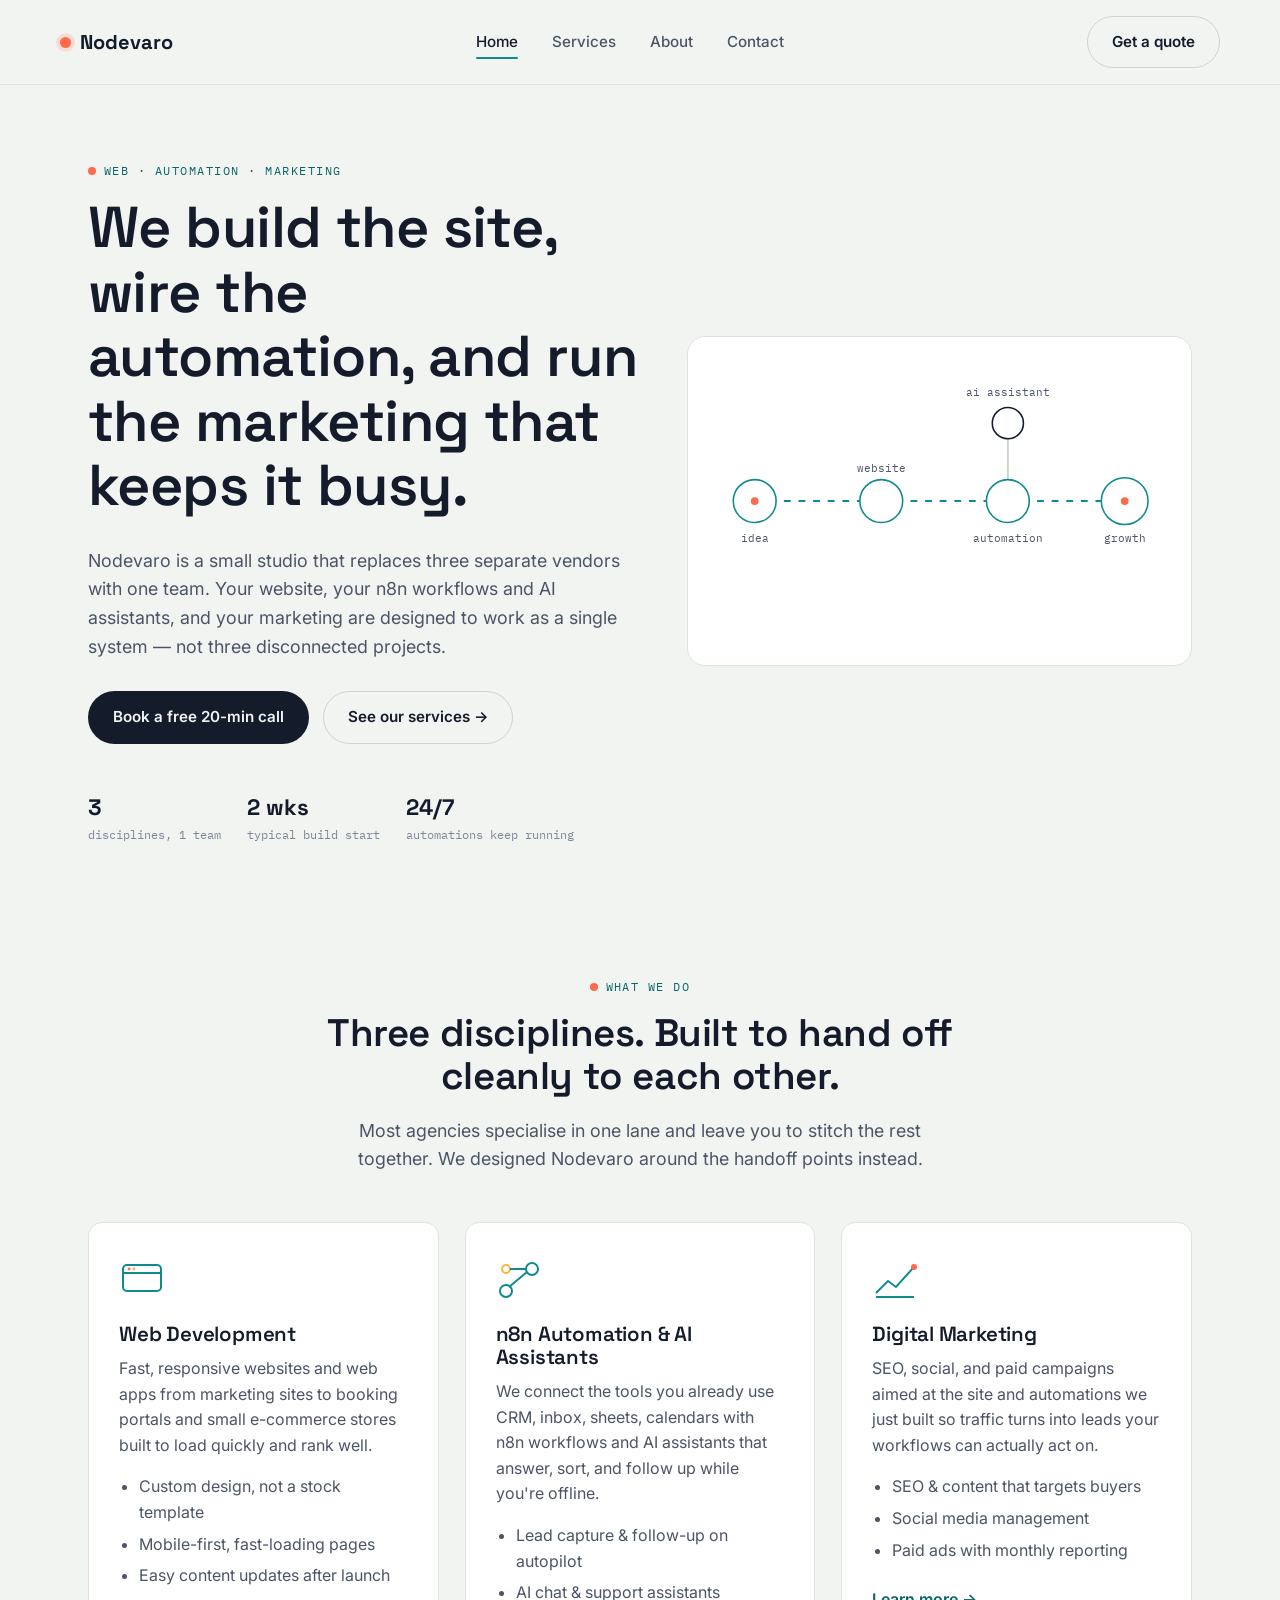
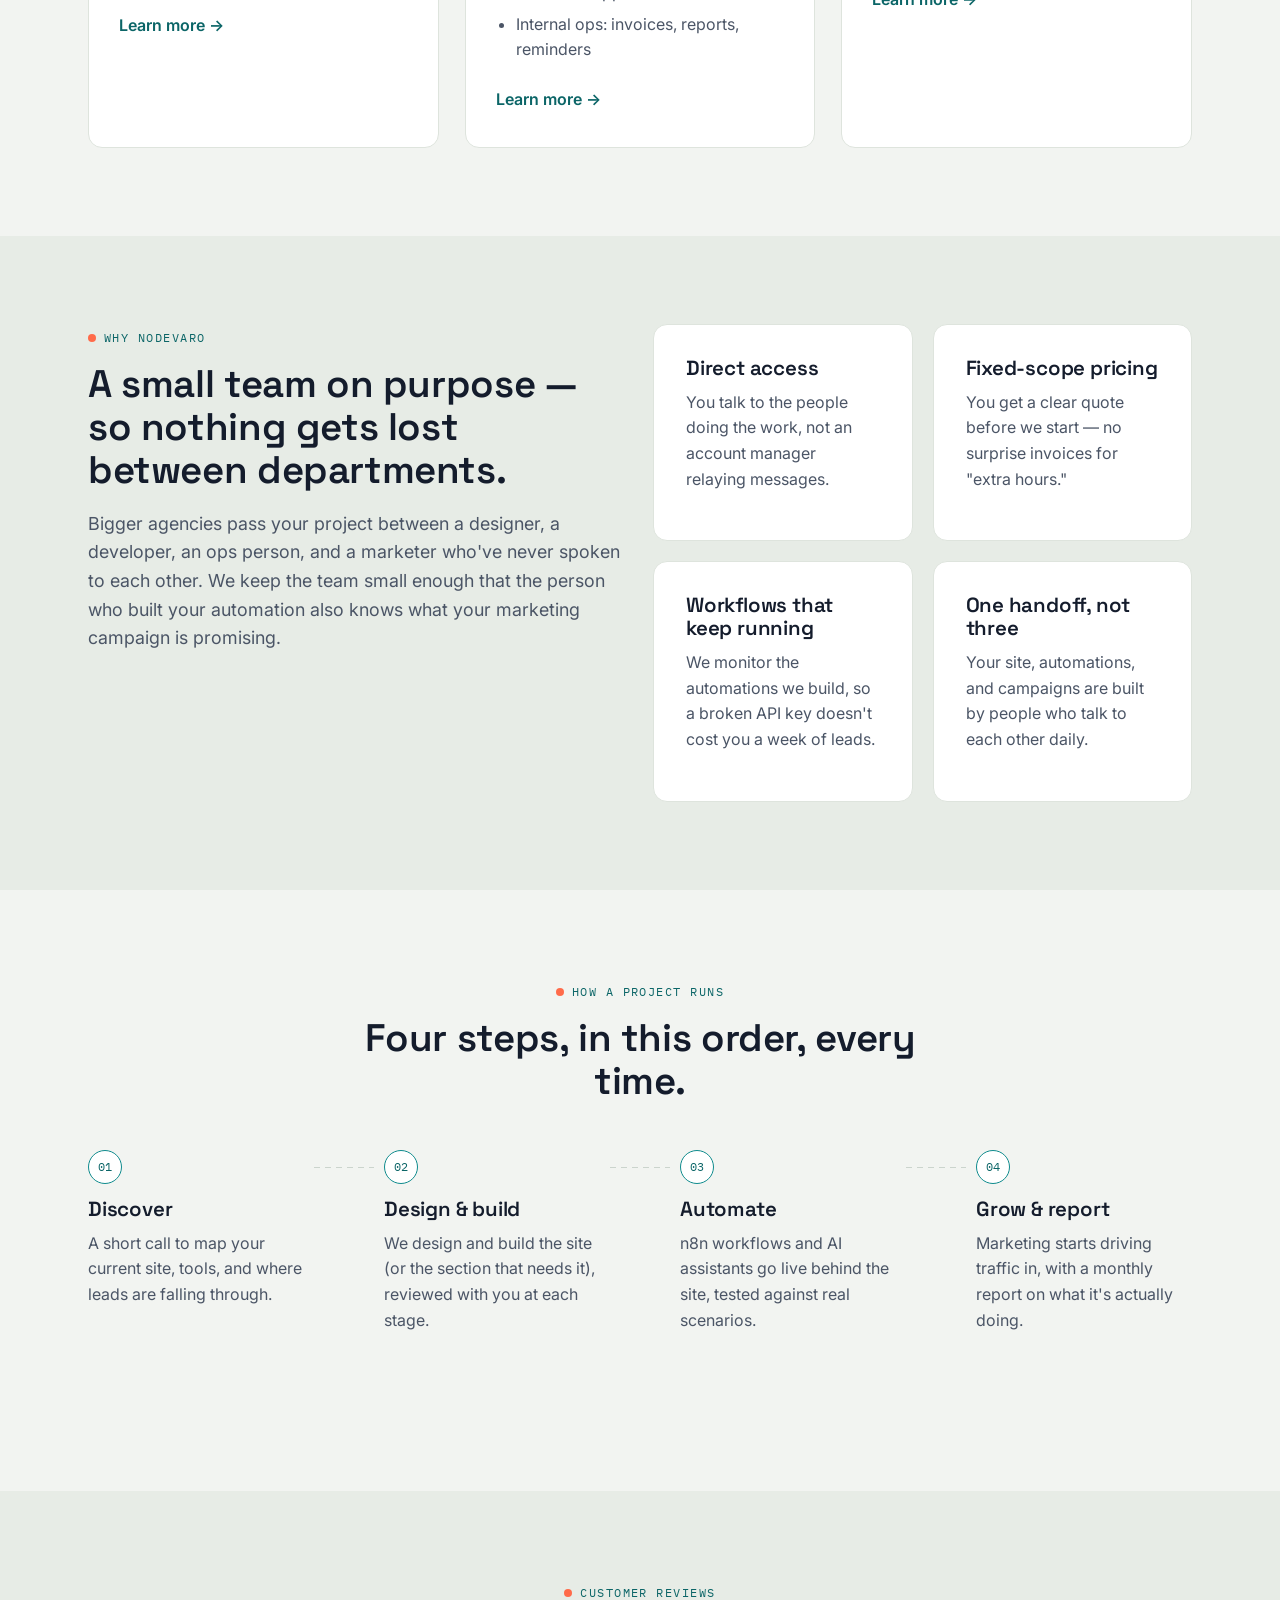
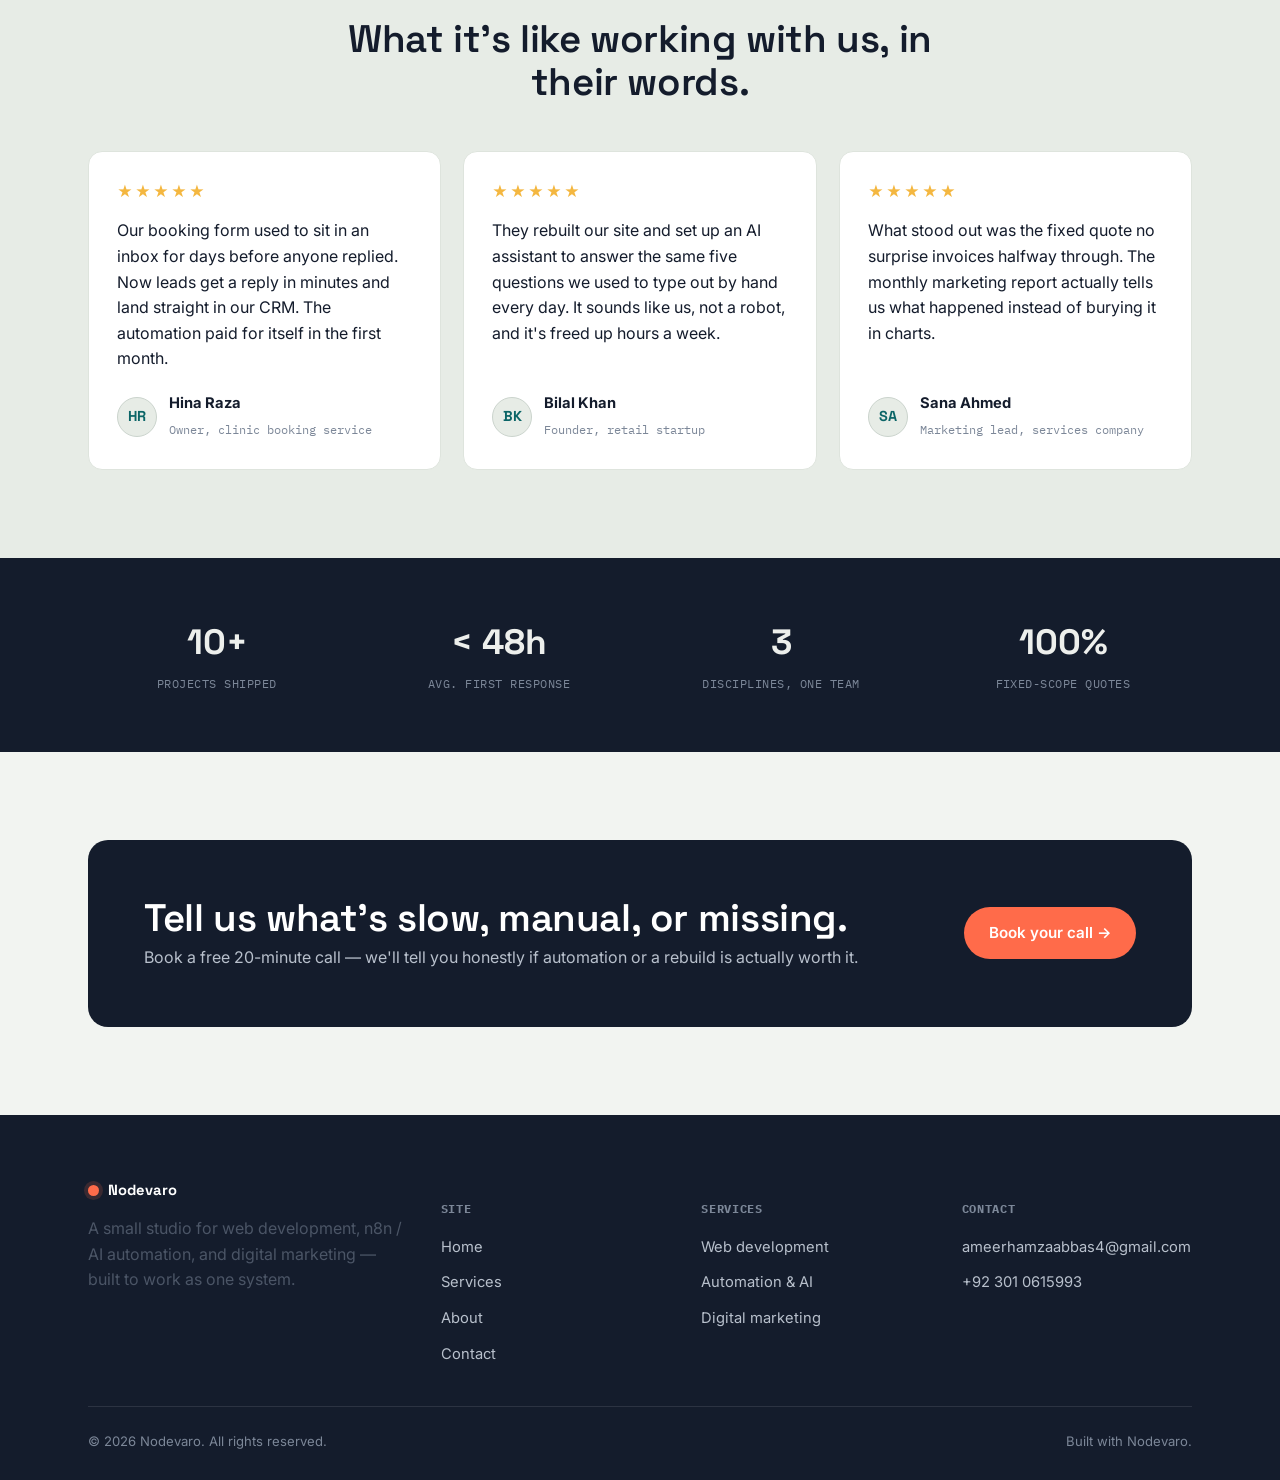
==== index.html @ 79ad3465 "Add website files" ====
<!DOCTYPE html>
<html lang="en">
<head>
<meta charset="UTF-8">
<meta name="viewport" content="width=device-width, initial-scale=1.0">
<title>Nodevaro — Web Development, Automation &amp; Digital Marketing</title>
<meta name="description" content="Nodevaro is a small studio building websites, n8n / AI-assistant automations, and digital marketing that work together as one system.">
<link rel="icon" type="image/svg+xml" href="assets/favicon.svg">
<link rel="preconnect" href="https://fonts.googleapis.com">
<link rel="preconnect" href="https://fonts.gstatic.com" crossorigin>
<link href="https://fonts.googleapis.com/css2?family=Space+Grotesk:wght@500;600;700&family=Inter:wght@400;500;600;700&family=IBM+Plex+Mono:wght@400;500&display=swap" rel="stylesheet">
<link rel="stylesheet" href="css/style.css">
</head>
<body>

<header class="site-header">
  <div class="container nav">
    <a href="index.html" class="logo"><span class="dot"></span>Nodevaro</a>
    <nav>
      <ul class="nav-links">
        <li><a href="index.html" class="active">Home</a></li>
        <li><a href="services.html">Services</a></li>
        <li><a href="about.html">About</a></li>
        <li><a href="contact.html">Contact</a></li>
      </ul>
    </nav>
    <div class="nav-cta">
      <a href="contact.html" class="btn btn-ghost">Get a quote</a>
      <button class="nav-toggle" aria-label="Toggle menu"><span></span><span></span><span></span></button>
    </div>
  </div>
</header>

<main>

  <!-- HERO -->
  <section class="hero">
    <div class="container hero-grid">
      <div>
        <div class="eyebrow">Web · Automation · Marketing</div>
        <h1>We build the site, wire the automation, and run the marketing that keeps it busy.</h1>
        <p class="lede">Nodevaro is a small studio that replaces three separate vendors with one team. Your website, your n8n workflows and AI assistants, and your marketing are designed to work as a single system — not three disconnected projects.</p>
        <div class="hero-actions">
          <a href="contact.html" class="btn btn-primary">Book a free 20-min call</a>
          <a href="services.html" class="btn btn-ghost">See our services →</a>
        </div>
        <div class="hero-proof">
          <div><strong>3</strong>disciplines, 1 team</div>
          <div><strong>2 wks</strong>typical build start</div>
          <div><strong>24/7</strong>automations keep running</div>
        </div>
      </div>

      <div class="node-canvas">
        <svg viewBox="0 0 480 300" role="img" aria-label="Diagram showing an idea flowing through website, automation, and marketing nodes into growth">
          <line x1="50" y1="150" x2="180" y2="150" class="flow-line-active"/>
          <line x1="180" y1="150" x2="310" y2="150" class="flow-line-active"/>
          <line x1="310" y1="150" x2="310" y2="70" class="flow-line"/>
          <line x1="310" y1="150" x2="430" y2="150" class="flow-line-active"/>

          <circle cx="50" cy="150" r="22" class="node-circle on"/>
          <circle cx="50" cy="150" r="4" class="node-dot"/>
          <text x="50" y="192" text-anchor="middle" class="node-label">idea</text>

          <circle cx="180" cy="150" r="22" class="node-circle on"/>
          <text x="180" y="120" text-anchor="middle" class="node-label">website</text>

          <circle cx="310" cy="150" r="22" class="node-circle on"/>
          <text x="310" y="192" text-anchor="middle" class="node-label">automation</text>

          <circle cx="310" cy="70" r="16" class="node-circle"/>
          <text x="310" y="42" text-anchor="middle" class="node-label">ai assistant</text>

          <circle cx="430" cy="150" r="24" class="node-circle on"/>
          <circle cx="430" cy="150" r="4" class="node-dot"/>
          <text x="430" y="192" text-anchor="middle" class="node-label">growth</text>
        </svg>
      </div>
    </div>
  </section>

  <!-- WHAT WE DO -->
  <section id="what-we-do">
    <div class="container">
      <div class="section-head center">
        <div class="eyebrow">What we do</div>
        <h2>Three disciplines. Built to hand off cleanly to each other.</h2>
        <p class="lede center" style="margin:0 auto;">Most agencies specialise in one lane and leave you to stitch the rest together. We designed Nodevaro around the handoff points instead.</p>
      </div>

      <div class="grid-3">
        <div class="service-card">
          <svg class="service-icon" viewBox="0 0 46 46"><rect x="4" y="8" width="38" height="26" rx="4" fill="none" stroke="#0F8B8D" stroke-width="2"/><line x1="4" y1="16" x2="42" y2="16" stroke="#0F8B8D" stroke-width="2"/><circle cx="10" cy="12" r="1.4" fill="#FF6B4A"/><circle cx="15" cy="12" r="1.4" fill="#F4B740"/></svg>
          <h3>Web Development</h3>
          <p>Fast, responsive websites and web apps from marketing sites to booking portals and small e-commerce stores built to load quickly and rank well.</p>
          <ul>
            <li>Custom design, not a stock template</li>
            <li>Mobile-first, fast-loading pages</li>
            <li>Easy content updates after launch</li>
          </ul>
          <a href="services.html#web-development" class="learn">Learn more →</a>
        </div>

        <div class="service-card">
          <svg class="service-icon" viewBox="0 0 46 46"><circle cx="10" cy="34" r="6" fill="none" stroke="#0F8B8D" stroke-width="2"/><circle cx="36" cy="12" r="6" fill="none" stroke="#0F8B8D" stroke-width="2"/><circle cx="10" cy="12" r="4" fill="none" stroke="#F4B740" stroke-width="2"/><path d="M14 12 H30 M13 30 L31 15" stroke="#0F8B8D" stroke-width="2" fill="none"/></svg>
          <h3>n8n Automation &amp; AI Assistants</h3>
          <p>We connect the tools you already use CRM, inbox, sheets, calendars with n8n workflows and AI assistants that answer, sort, and follow up while you're offline.</p>
          <ul>
            <li>Lead capture &amp; follow-up on autopilot</li>
            <li>AI chat &amp; support assistants</li>
            <li>Internal ops: invoices, reports, reminders</li>
          </ul>
          <a href="services.html#automation" class="learn">Learn more →</a>
        </div>

        <div class="service-card">
          <svg class="service-icon" viewBox="0 0 46 46"><polyline points="4,36 16,24 24,30 42,10" fill="none" stroke="#0F8B8D" stroke-width="2"/><circle cx="42" cy="10" r="3" fill="#FF6B4A"/><line x1="4" y1="40" x2="42" y2="40" stroke="#0F8B8D" stroke-width="2"/></svg>
          <h3>Digital Marketing</h3>
          <p>SEO, social, and paid campaigns aimed at the site and automations we just built so traffic turns into leads your workflows can actually act on.</p>
          <ul>
            <li>SEO &amp; content that targets buyers</li>
            <li>Social media management</li>
            <li>Paid ads with monthly reporting</li>
          </ul>
          <a href="services.html#marketing" class="learn">Learn more →</a>
        </div>
      </div>
    </div>
  </section>

  <!-- WHY US -->
  <section class="section-alt">
    <div class="container grid-2">
      <div>
        <div class="eyebrow">Why Nodevaro</div>
        <h2>A small team on purpose — so nothing gets lost between departments.</h2>
        <p class="lede">Bigger agencies pass your project between a designer, a developer, an ops person, and a marketer who've never spoken to each other. We keep the team small enough that the person who built your automation also knows what your marketing campaign is promising.</p>
      </div>
      <div class="grid-2" style="gap:20px;">
        <div class="card">
          <h3>Direct access</h3>
          <p>You talk to the people doing the work, not an account manager relaying messages.</p>
        </div>
        <div class="card">
          <h3>Fixed-scope pricing</h3>
          <p>You get a clear quote before we start — no surprise invoices for "extra hours."</p>
        </div>
        <div class="card">
          <h3>Workflows that keep running</h3>
          <p>We monitor the automations we build, so a broken API key doesn't cost you a week of leads.</p>
        </div>
        <div class="card">
          <h3>One handoff, not three</h3>
          <p>Your site, automations, and campaigns are built by people who talk to each other daily.</p>
        </div>
      </div>
    </div>
  </section>

  <!-- PROCESS -->
  <section>
    <div class="container">
      <div class="section-head center">
        <div class="eyebrow">How a project runs</div>
        <h2>Four steps, in this order, every time.</h2>
      </div>

      <div class="chain">
        <div class="chain-step">
          <div class="chain-node">01</div>
          <h3>Discover</h3>
          <p>A short call to map your current site, tools, and where leads are falling through.</p>
        </div>
        <div class="chain-connector"></div>
        <div class="chain-step">
          <div class="chain-node">02</div>
          <h3>Design &amp; build</h3>
          <p>We design and build the site (or the section that needs it), reviewed with you at each stage.</p>
        </div>
        <div class="chain-connector"></div>
        <div class="chain-step">
          <div class="chain-node">03</div>
          <h3>Automate</h3>
          <p>n8n workflows and AI assistants go live behind the site, tested against real scenarios.</p>
        </div>
        <div class="chain-connector"></div>
        <div class="chain-step">
          <div class="chain-node">04</div>
          <h3>Grow &amp; report</h3>
          <p>Marketing starts driving traffic in, with a monthly report on what it's actually doing.</p>
        </div>
      </div>
    </div>
  </section>

  <!-- CUSTOMER REVIEWS -->
  <section class="section-alt">
    <div class="container">
      <div class="section-head center">
        <div class="eyebrow">Customer reviews</div>
        <h2>What it's like working with us, in their words.</h2>
      </div>

      <div class="review-grid">
        <div class="review-card">
          <div class="review-stars">★★★★★</div>
          <p class="review-quote">Our booking form used to sit in an inbox for days before anyone replied. Now leads get a reply in minutes and land straight in our CRM. The automation paid for itself in the first month.</p>
          <div class="review-person">
            <div class="review-avatar">HR</div>
            <div class="who"><strong>Hina Raza</strong><span>Owner, clinic booking service</span></div>
          </div>
        </div>

        <div class="review-card">
          <div class="review-stars">★★★★★</div>
          <p class="review-quote">They rebuilt our site and set up an AI assistant to answer the same five questions we used to type out by hand every day. It sounds like us, not a robot, and it's freed up hours a week.</p>
          <div class="review-person">
            <div class="review-avatar">BK</div>
            <div class="who"><strong>Bilal Khan</strong><span>Founder, retail startup</span></div>
          </div>
        </div>

        <div class="review-card">
          <div class="review-stars">★★★★★</div>
          <p class="review-quote">What stood out was the fixed quote no surprise invoices halfway through. The monthly marketing report actually tells us what happened instead of burying it in charts.</p>
          <div class="review-person">
            <div class="review-avatar">SA</div>
            <div class="who"><strong>Sana Ahmed</strong><span>Marketing lead, services company</span></div>
          </div>
        </div>
      </div>
    </div>
  </section>

  <!-- STATS -->
  <section class="section-ink section-tight">
    <div class="container">
      <div class="stat-band">
        <div><strong>10+</strong><span>PROJECTS SHIPPED</span></div>
        <div><strong>&lt; 48h</strong><span>AVG. FIRST RESPONSE</span></div>
        <div><strong>3</strong><span>DISCIPLINES, ONE TEAM</span></div>
        <div><strong>100%</strong><span>FIXED-SCOPE QUOTES</span></div>
      </div>
    </div>
  </section>

  <!-- CTA -->
  <section>
    <div class="container">
      <div class="cta-band">
        <div>
          <h2>Tell us what's slow, manual, or missing.</h2>
          <p>Book a free 20-minute call — we'll tell you honestly if automation or a rebuild is actually worth it.</p>
        </div>
        <a href="contact.html" class="btn btn-coral">Book your call →</a>
      </div>
    </div>
  </section>

</main>

<footer class="site-footer">
  <div class="container">
    <div class="footer-grid">
      <div class="footer-col">
        <a href="index.html" class="logo"><span class="dot"></span>Nodevaro</a>
        <p style="margin-top:14px;max-width:32ch;">A small studio for web development, n8n / AI automation, and digital marketing — built to work as one system.</p>
      </div>
      <div class="footer-col">
        <h5>Site</h5>
        <ul>
          <li><a href="index.html">Home</a></li>
          <li><a href="services.html">Services</a></li>
          <li><a href="about.html">About</a></li>
          <li><a href="contact.html">Contact</a></li>
        </ul>
      </div>
      <div class="footer-col">
        <h5>Services</h5>
        <ul>
          <li><a href="services.html#web-development">Web development</a></li>
          <li><a href="services.html#automation">Automation &amp; AI</a></li>
          <li><a href="services.html#marketing">Digital marketing</a></li>
        </ul>
      </div>
      <div class="footer-col">
        <h5>Contact</h5>
        <ul>
          <li><a href="mailto:ameerhamzaabbas4@gmail.com">ameerhamzaabbas4@gmail.com</a></li>
          <li><a href="tel:+923010615993">+92 301 0615993</a></li>
        </ul>
      </div>
    </div>
    <div class="footer-bottom">
      <span>© 2026 Nodevaro. All rights reserved.</span>
      <span>Built with Nodevaro.</span>
    </div>
  </div>
</footer>

<script src="js/main.js"></script>
</body>
</html>
---- css/style.css ----
/* ==========================================================================
   Nodevaro — shared stylesheet
   Design tokens
   ========================================================================== */
:root {
  --bg: #F2F4F1;
  --bg-alt: #E7ECE6;
  --panel: #FFFFFF;
  --ink: #141C2C;
  --ink-soft: #4B5566;
  --ink-faint: #7C8798;
  --teal: #0F8B8D;
  --teal-deep: #0B6567;
  --coral: #FF6B4A;
  --amber: #F4B740;
  --line: #CBD4CD;
  --line-soft: #DEE4DD;

  --font-display: 'Space Grotesk', 'Segoe UI', sans-serif;
  --font-body: 'Inter', 'Segoe UI', sans-serif;
  --font-mono: 'IBM Plex Mono', 'Courier New', monospace;

  --radius: 14px;
  --radius-sm: 8px;
  --container: 1160px;
}

* { box-sizing: border-box; }
html { scroll-behavior: smooth; }

body {
  margin: 0;
  background: var(--bg);
  color: var(--ink);
  font-family: var(--font-body);
  font-size: 16px;
  line-height: 1.6;
  -webkit-font-smoothing: antialiased;
}

img, svg { max-width: 100%; display: block; }

a { color: inherit; text-decoration: none; }

.container {
  max-width: var(--container);
  margin: 0 auto;
  padding: 0 28px;
}

h1, h2, h3, h4 {
  font-family: var(--font-display);
  line-height: 1.12;
  margin: 0 0 .5em;
  letter-spacing: -0.01em;
  font-weight: 600;
}

h1 { font-size: clamp(2.3rem, 5vw, 3.6rem); }
h2 { font-size: clamp(1.7rem, 3.2vw, 2.4rem); }
h3 { font-size: 1.28rem; }

p { margin: 0 0 1em; color: var(--ink-soft); }

.eyebrow {
  font-family: var(--font-mono);
  font-size: 0.78rem;
  letter-spacing: 0.12em;
  text-transform: uppercase;
  color: var(--teal-deep);
  display: inline-flex;
  align-items: center;
  gap: 8px;
  margin-bottom: 14px;
}
.eyebrow::before {
  content: '';
  width: 8px; height: 8px;
  border-radius: 50%;
  background: var(--coral);
  display: inline-block;
}

.lede {
  font-size: 1.12rem;
  color: var(--ink-soft);
  max-width: 60ch;
}

/* ==========================================================================
   Buttons
   ========================================================================== */
.btn {
  font-family: var(--font-body);
  font-weight: 600;
  font-size: 0.95rem;
  padding: 13px 24px;
  border-radius: 999px;
  border: 1.5px solid transparent;
  display: inline-flex;
  align-items: center;
  gap: 8px;
  cursor: pointer;
  transition: transform .15s ease, box-shadow .15s ease, background .15s ease, color .15s ease;
}
.btn:active { transform: translateY(1px); }

.btn-primary {
  background: var(--ink);
  color: var(--bg);
}
.btn-primary:hover { background: var(--teal-deep); box-shadow: 0 8px 20px -8px rgba(15,139,141,0.55); }

.btn-ghost {
  background: transparent;
  color: var(--ink);
  border-color: var(--line);
}
.btn-ghost:hover { border-color: var(--ink); }

.btn-coral {
  background: var(--coral);
  color: #fff;
}
.btn-coral:hover { background: #e85a3c; box-shadow: 0 8px 20px -8px rgba(255,107,74,0.55); }

.btn-block { width: 100%; justify-content: center; }

/* ==========================================================================
   Header / Nav
   ========================================================================== */
.site-header {
  position: sticky;
  top: 0;
  z-index: 100;
  background: rgba(242,244,241,0.86);
  backdrop-filter: blur(10px);
  border-bottom: 1px solid var(--line-soft);
}
.nav {
  display: flex;
  align-items: center;
  justify-content: space-between;
  padding: 16px 0;
}
.logo {
  display: flex;
  align-items: center;
  gap: 9px;
  font-family: var(--font-display);
  font-weight: 700;
  font-size: 1.25rem;
  color: var(--ink);
}
.logo .dot {
  width: 11px; height: 11px;
  border-radius: 50%;
  background: var(--coral);
  box-shadow: 0 0 0 4px rgba(255,107,74,0.16);
}
.nav-links {
  display: flex;
  align-items: center;
  gap: 34px;
  list-style: none;
  margin: 0; padding: 0;
}
.nav-links a {
  font-size: 0.95rem;
  font-weight: 500;
  color: var(--ink-soft);
  position: relative;
  padding: 4px 0;
}
.nav-links a:hover, .nav-links a.active { color: var(--ink); }
.nav-links a.active::after {
  content: '';
  position: absolute;
  left: 0; right: 0; bottom: -4px;
  height: 2px;
  background: var(--teal);
  border-radius: 2px;
}
.nav-cta { display: flex; align-items: center; gap: 18px; }
.nav-toggle {
  display: none;
  flex-direction: column;
  gap: 5px;
  background: none;
  border: none;
  cursor: pointer;
  padding: 6px;
}
.nav-toggle span { width: 22px; height: 2px; background: var(--ink); border-radius: 2px; }

@media (max-width: 860px) {
  .nav-links {
    position: absolute;
    top: 100%; left: 0; right: 0;
    background: var(--bg);
    border-bottom: 1px solid var(--line-soft);
    flex-direction: column;
    align-items: flex-start;
    gap: 4px;
    padding: 10px 28px 20px;
    display: none;
  }
  .nav-links.open { display: flex; }
  .nav-links a { padding: 10px 0; width: 100%; }
  .nav-toggle { display: flex; }
  .nav-cta .btn-ghost { display: none; }
}

/* ==========================================================================
   Sections / layout helpers
   ========================================================================== */
section { padding: 88px 0; }
.section-tight { padding: 56px 0; }
.section-alt { background: var(--bg-alt); }
.section-ink { background: var(--ink); color: #EDEFEC; }
.section-ink p { color: #B8C0CC; }
.section-ink .eyebrow { color: var(--amber); }

.section-head {
  max-width: 640px;
  margin-bottom: 48px;
}
.section-head.center { margin-left: auto; margin-right: auto; text-align: center; }

.grid-3 {
  display: grid;
  grid-template-columns: repeat(3, 1fr);
  gap: 26px;
}
.grid-2 {
  display: grid;
  grid-template-columns: 1fr 1fr;
  gap: 26px;
}
@media (max-width: 900px) {
  .grid-3, .grid-2 { grid-template-columns: 1fr; }
}

.card {
  background: var(--panel);
  border: 1px solid var(--line-soft);
  border-radius: var(--radius);
  padding: 32px;
}

.tag {
  font-family: var(--font-mono);
  font-size: 0.72rem;
  letter-spacing: 0.06em;
  text-transform: uppercase;
  background: var(--bg-alt);
  border: 1px solid var(--line);
  color: var(--ink-soft);
  padding: 4px 10px;
  border-radius: 999px;
  display: inline-block;
}

hr.rule {
  border: none;
  border-top: 1px solid var(--line);
  margin: 0;
}

/* ==========================================================================
   Hero + workflow node diagram (signature element)
   ========================================================================== */
.hero {
  padding-top: 72px;
  padding-bottom: 40px;
}
.hero-grid {
  display: grid;
  grid-template-columns: 1.05fr 0.95fr;
  gap: 40px;
  align-items: center;
}
@media (max-width: 980px) {
  .hero-grid { grid-template-columns: 1fr; }
}
.hero-actions {
  display: flex;
  gap: 14px;
  flex-wrap: wrap;
  margin-top: 30px;
}
.hero-proof {
  display: flex;
  gap: 26px;
  margin-top: 46px;
  flex-wrap: wrap;
}
.hero-proof div { font-family: var(--font-mono); font-size: 0.78rem; color: var(--ink-faint); }
.hero-proof strong { display: block; font-family: var(--font-display); font-size: 1.4rem; color: var(--ink); }

.node-canvas {
  background: var(--panel);
  border: 1px solid var(--line-soft);
  border-radius: 18px;
  padding: 18px;
}

.flow-line {
  stroke: var(--line);
  stroke-width: 2;
  fill: none;
}
.flow-line-active {
  stroke: var(--teal);
  stroke-width: 2;
  fill: none;
  stroke-dasharray: 7 8;
  animation: flow-dash 1.6s linear infinite;
}
@keyframes flow-dash { to { stroke-dashoffset: -60; } }

.node-circle { fill: var(--panel); stroke: var(--ink); stroke-width: 1.6; }
.node-circle.on { stroke: var(--teal); }
.node-dot { fill: var(--coral); }
.node-label {
  font-family: var(--font-mono);
  font-size: 11px;
  fill: var(--ink-soft);
}

/* Process / node-chain divider used on the home + services pages */
.chain {
  display: flex;
  align-items: flex-start;
  justify-content: space-between;
  gap: 10px;
  margin: 10px 0 54px;
}
.chain-step { flex: 1; text-align: left; }
.chain-node {
  width: 34px; height: 34px;
  border-radius: 50%;
  border: 1.6px solid var(--ink);
  background: var(--panel);
  display: flex; align-items: center; justify-content: center;
  font-family: var(--font-mono);
  font-size: 0.78rem;
  margin-bottom: 14px;
  position: relative;
}
.chain-step:nth-child(odd) .chain-node { border-color: var(--teal); color: var(--teal-deep); }
.chain-step:nth-child(even) .chain-node { border-color: var(--coral); color: var(--coral); }
.chain-connector {
  flex: 0 0 auto;
  width: 60px;
  height: 1.6px;
  background: repeating-linear-gradient(90deg, var(--line) 0 6px, transparent 6px 11px);
  margin-top: 17px;
}
@media (max-width: 900px) {
  .chain { flex-direction: column; }
  .chain-connector { display: none; }
}

/* ==========================================================================
   Service cards / icons
   ========================================================================== */
.service-card {
  background: var(--panel);
  border: 1px solid var(--line-soft);
  border-radius: var(--radius);
  padding: 34px 30px;
  transition: box-shadow .18s ease, transform .18s ease;
}
.service-card:hover { box-shadow: 0 18px 40px -24px rgba(20,28,44,0.35); transform: translateY(-3px); }
.service-icon {
  width: 46px; height: 46px;
  margin-bottom: 20px;
}
.service-card ul { margin: 16px 0 0; padding-left: 20px; color: var(--ink-soft); }
.service-card li { margin-bottom: 6px; }
.service-card .learn { display: inline-flex; align-items: center; gap: 6px; margin-top: 18px; font-weight: 600; color: var(--teal-deep); }

/* Detailed service blocks on services.html */
.service-detail {
  display: grid;
  grid-template-columns: 0.85fr 1.15fr;
  gap: 50px;
  align-items: start;
  padding: 56px 0;
}
.service-detail:not(:last-child) { border-bottom: 1px solid var(--line-soft); }
@media (max-width: 900px) {
  .service-detail { grid-template-columns: 1fr; gap: 24px; }
}
.service-detail .index {
  font-family: var(--font-mono);
  color: var(--ink-faint);
  font-size: 0.85rem;
}
.deliverables {
  list-style: none;
  margin: 22px 0 0;
  padding: 0;
  display: grid;
  gap: 10px;
}
.deliverables li {
  display: flex;
  gap: 10px;
  color: var(--ink-soft);
  font-size: 0.96rem;
}
.deliverables li::before {
  content: '';
  flex: 0 0 auto;
  width: 7px; height: 7px;
  border-radius: 50%;
  background: var(--teal);
  margin-top: 8px;
}

.tier-grid {
  display: grid;
  grid-template-columns: repeat(3, 1fr);
  gap: 20px;
  margin-top: 24px;
}
@media (max-width: 900px) { .tier-grid { grid-template-columns: 1fr; } }
.tier {
  border: 1px solid var(--line-soft);
  border-radius: var(--radius);
  padding: 24px;
  background: var(--panel);
}
.tier.featured { border-color: var(--teal); box-shadow: 0 0 0 1px var(--teal); }
.tier h4 { font-family: var(--font-mono); text-transform: uppercase; font-size: 0.82rem; letter-spacing: 0.06em; color: var(--ink-faint); margin-bottom: 6px; }
.tier p.for { color: var(--ink); font-weight: 500; margin-bottom: 16px; }
.tier ul { margin: 0; padding-left: 18px; color: var(--ink-soft); font-size: 0.92rem; }
.tier li { margin-bottom: 6px; }

/* ==========================================================================
   Customer reviews
   ========================================================================== */
.review-grid {
  display: grid;
  grid-template-columns: repeat(3, 1fr);
  gap: 22px;
}
@media (max-width: 900px) { .review-grid { grid-template-columns: 1fr; } }
.review-card {
  background: var(--panel);
  border: 1px solid var(--line-soft);
  border-radius: var(--radius);
  padding: 28px;
  display: flex;
  flex-direction: column;
  height: 100%;
}
.review-stars {
  color: var(--amber);
  font-size: 0.95rem;
  letter-spacing: 2px;
  margin-bottom: 14px;
}
.review-quote {
  color: var(--ink);
  font-size: 1rem;
  flex-grow: 1;
  margin-bottom: 20px;
}
.review-person {
  display: flex;
  align-items: center;
  gap: 12px;
}
.review-avatar {
  width: 40px; height: 40px;
  border-radius: 50%;
  background: var(--bg-alt);
  border: 1.5px solid var(--line);
  display: flex;
  align-items: center;
  justify-content: center;
  font-family: var(--font-display);
  font-weight: 700;
  font-size: 0.9rem;
  color: var(--teal-deep);
  flex: 0 0 auto;
}
.review-person .who strong { display: block; font-size: 0.92rem; color: var(--ink); }
.review-person .who span { font-family: var(--font-mono); font-size: 0.76rem; color: var(--ink-faint); }

/* ==========================================================================
   Testimonial / stats / CTA band
   ========================================================================== */
.stat-band {
  display: grid;
  grid-template-columns: repeat(4, 1fr);
  gap: 24px;
  text-align: center;
}
@media (max-width: 780px) { .stat-band { grid-template-columns: repeat(2, 1fr); } }
.stat-band strong { display: block; font-family: var(--font-display); font-size: 2.2rem; }
.stat-band span { font-family: var(--font-mono); font-size: 0.78rem; color: var(--ink-faint); letter-spacing: .04em; }

.cta-band {
  background: var(--ink);
  color: #fff;
  border-radius: 20px;
  padding: 56px;
  display: flex;
  align-items: center;
  justify-content: space-between;
  gap: 30px;
  flex-wrap: wrap;
}
.cta-band h2 { margin-bottom: 6px; color: #fff; }
.cta-band p { color: #B8C0CC; margin: 0; }

/* ==========================================================================
   Forms
   ========================================================================== */
.form-panel {
  background: var(--panel);
  border: 1px solid var(--line-soft);
  border-radius: var(--radius);
  padding: 38px;
}
.field { margin-bottom: 20px; }
.field label {
  display: block;
  font-family: var(--font-mono);
  font-size: 0.78rem;
  text-transform: uppercase;
  letter-spacing: 0.05em;
  color: var(--ink-soft);
  margin-bottom: 8px;
}
.field input, .field textarea, .field select {
  width: 100%;
  font-family: var(--font-body);
  font-size: 0.98rem;
  padding: 13px 14px;
  border: 1.5px solid var(--line);
  border-radius: var(--radius-sm);
  background: var(--bg);
  color: var(--ink);
  transition: border-color .15s ease;
}
.field input:focus, .field textarea:focus, .field select:focus {
  outline: none;
  border-color: var(--teal);
}
.field textarea { resize: vertical; min-height: 130px; }
.field-row { display: grid; grid-template-columns: 1fr 1fr; gap: 18px; }
@media (max-width: 640px) { .field-row { grid-template-columns: 1fr; } }
.form-note { font-size: 0.85rem; color: var(--ink-faint); margin-top: 10px; }
.form-status {
  display: none;
  padding: 14px 16px;
  border-radius: var(--radius-sm);
  font-size: 0.92rem;
  margin-bottom: 18px;
}
.form-status.success { display: block; background: #E4F4EF; color: var(--teal-deep); border: 1px solid #B7DFD3; }
.form-status.error { display: block; background: #FDEAE5; color: #B3401F; border: 1px solid #F3C3B4; }

/* ==========================================================================
   FAQ accordion
   ========================================================================== */
.faq-item { border-bottom: 1px solid var(--line-soft); }
.faq-q {
  width: 100%;
  text-align: left;
  background: none;
  border: none;
  padding: 22px 0;
  font-family: var(--font-display);
  font-size: 1.02rem;
  color: var(--ink);
  display: flex;
  justify-content: space-between;
  align-items: center;
  cursor: pointer;
}
.faq-q .plus { font-family: var(--font-mono); font-size: 1.2rem; color: var(--teal); transition: transform .2s ease; }
.faq-item.open .plus { transform: rotate(45deg); }
.faq-a {
  max-height: 0;
  overflow: hidden;
  transition: max-height .25s ease;
}
.faq-item.open .faq-a { max-height: 300px; }
.faq-a p { padding-bottom: 20px; margin: 0; }

/* ==========================================================================
   Footer
   ========================================================================== */
.site-footer {
  background: var(--ink);
  color: #B8C0CC;
  padding: 64px 0 28px;
}
.footer-grid {
  display: grid;
  grid-template-columns: 1.4fr 1fr 1fr 1fr;
  gap: 30px;
  padding-bottom: 40px;
}
@media (max-width: 780px) { .footer-grid { grid-template-columns: 1fr 1fr; } }
.site-footer .logo { color: #fff; }
.footer-col h5 {
  font-family: var(--font-mono);
  text-transform: uppercase;
  font-size: 0.75rem;
  letter-spacing: 0.06em;
  color: #7C8798;
  margin-bottom: 16px;
}
.footer-col ul { list-style: none; margin: 0; padding: 0; display: grid; gap: 10px; }
.footer-col a { color: #B8C0CC; font-size: 0.92rem; }
.footer-col a:hover { color: #fff; }
.footer-bottom {
  border-top: 1px solid rgba(255,255,255,0.1);
  padding-top: 24px;
  display: flex;
  justify-content: space-between;
  flex-wrap: wrap;
  gap: 10px;
  font-size: 0.82rem;
  color: #7C8798;
}

/* ==========================================================================
   Page hero (secondary pages)
   ========================================================================== */
.page-hero { padding: 64px 0 20px; }
.page-hero h1 { max-width: 18ch; }

/* Utility */
.mt-0 { margin-top: 0; }
.center { text-align: center; }
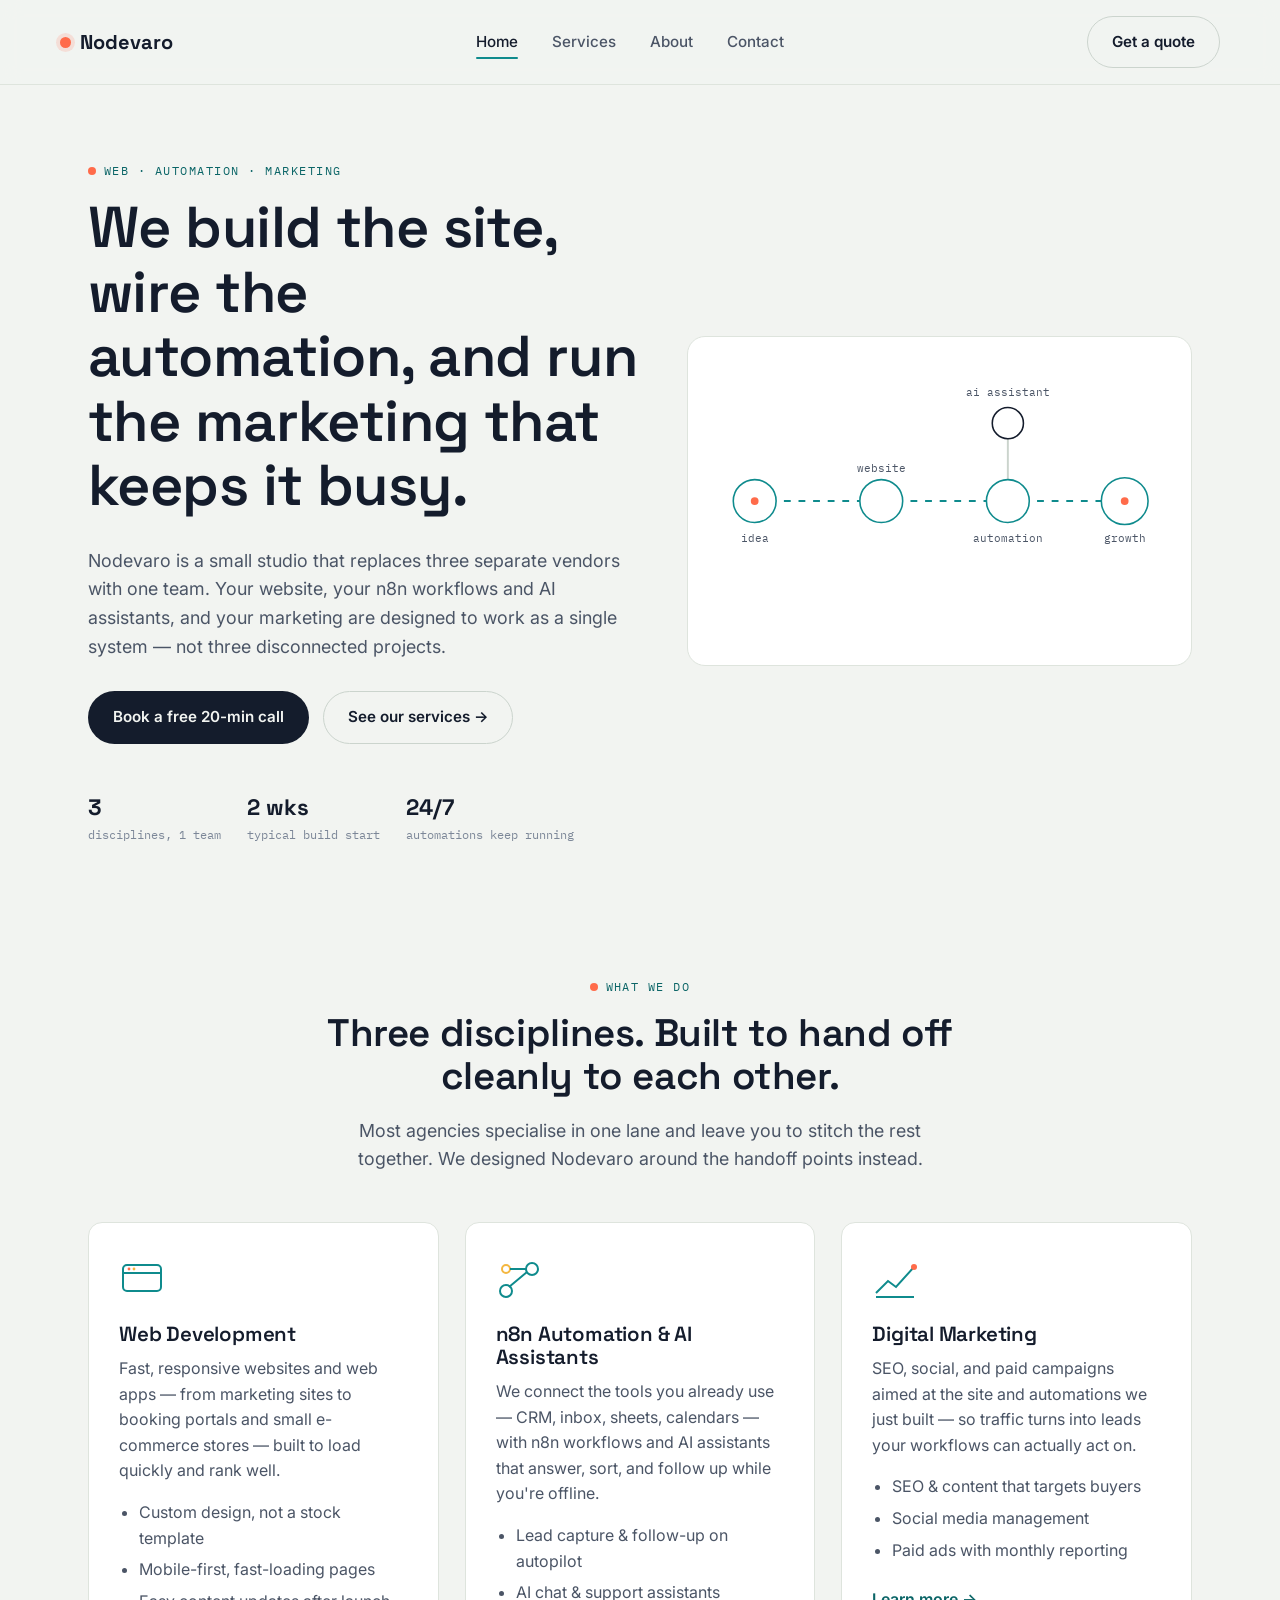
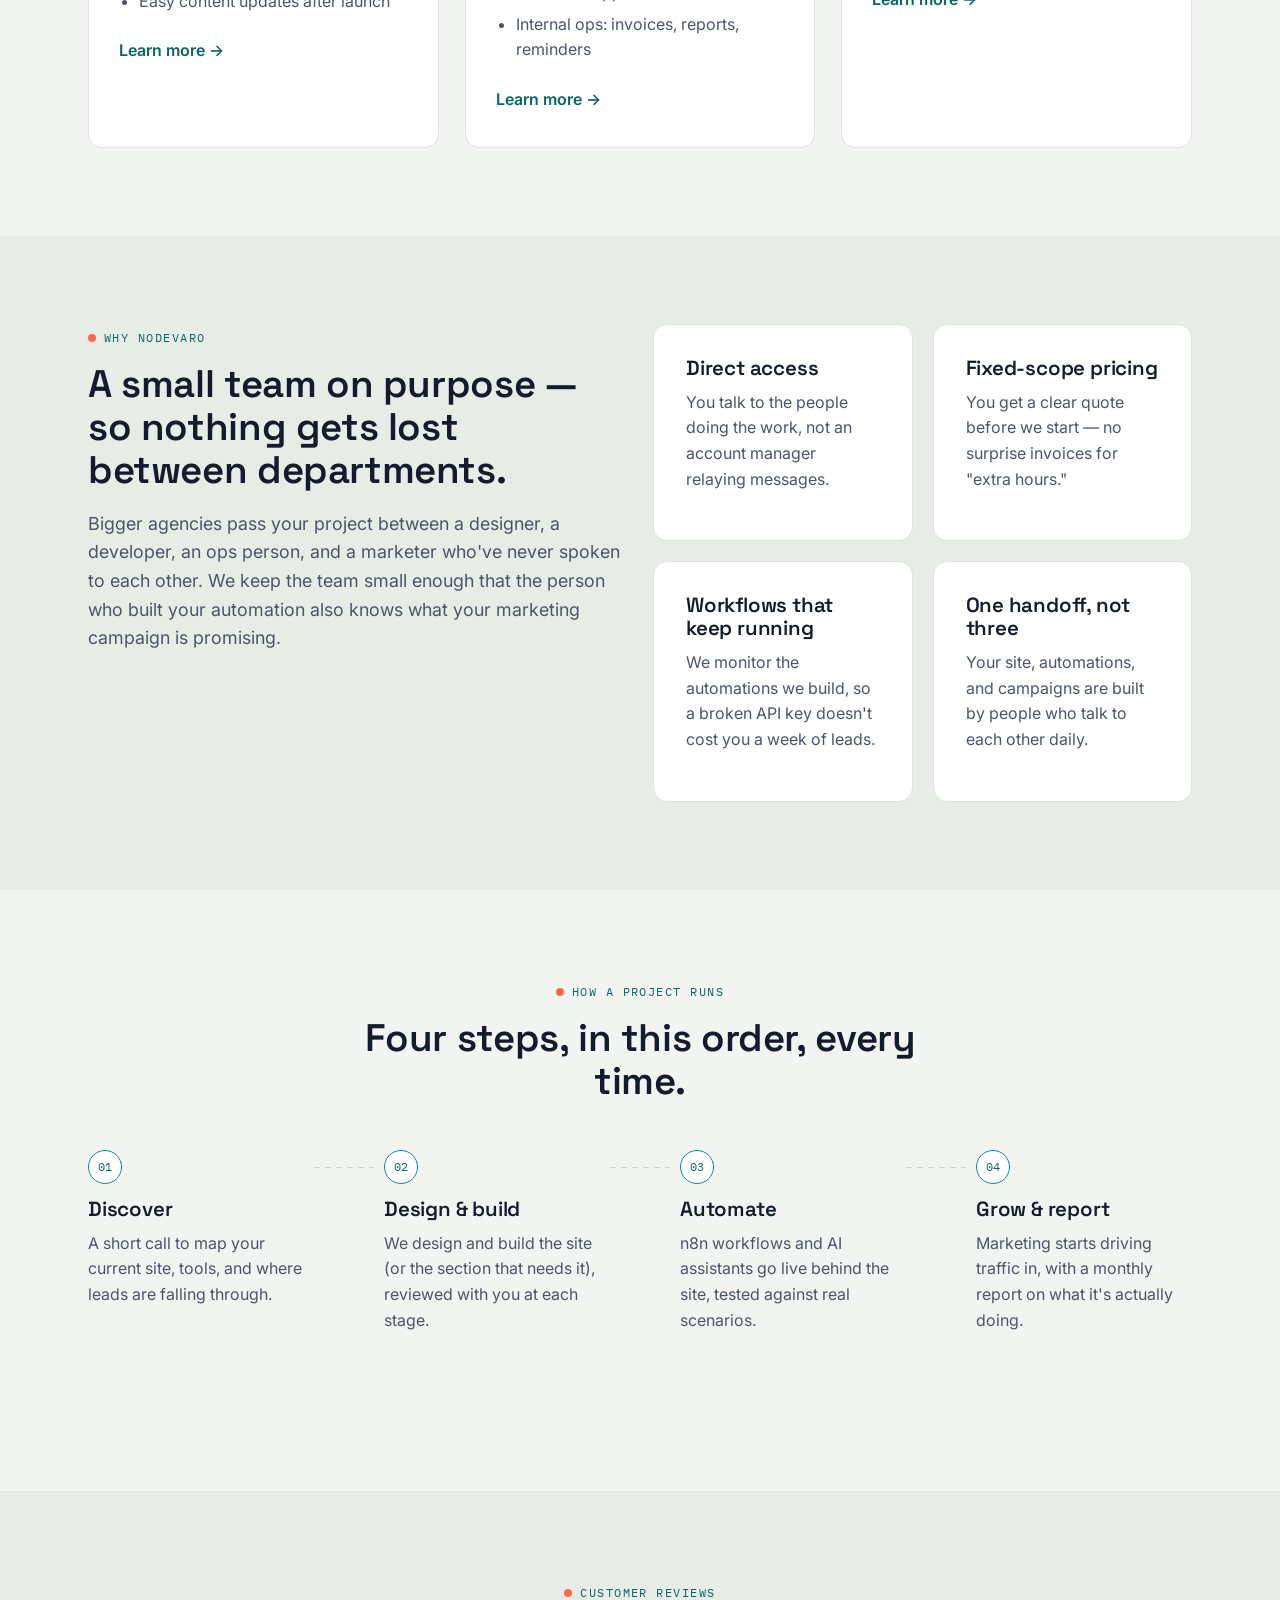
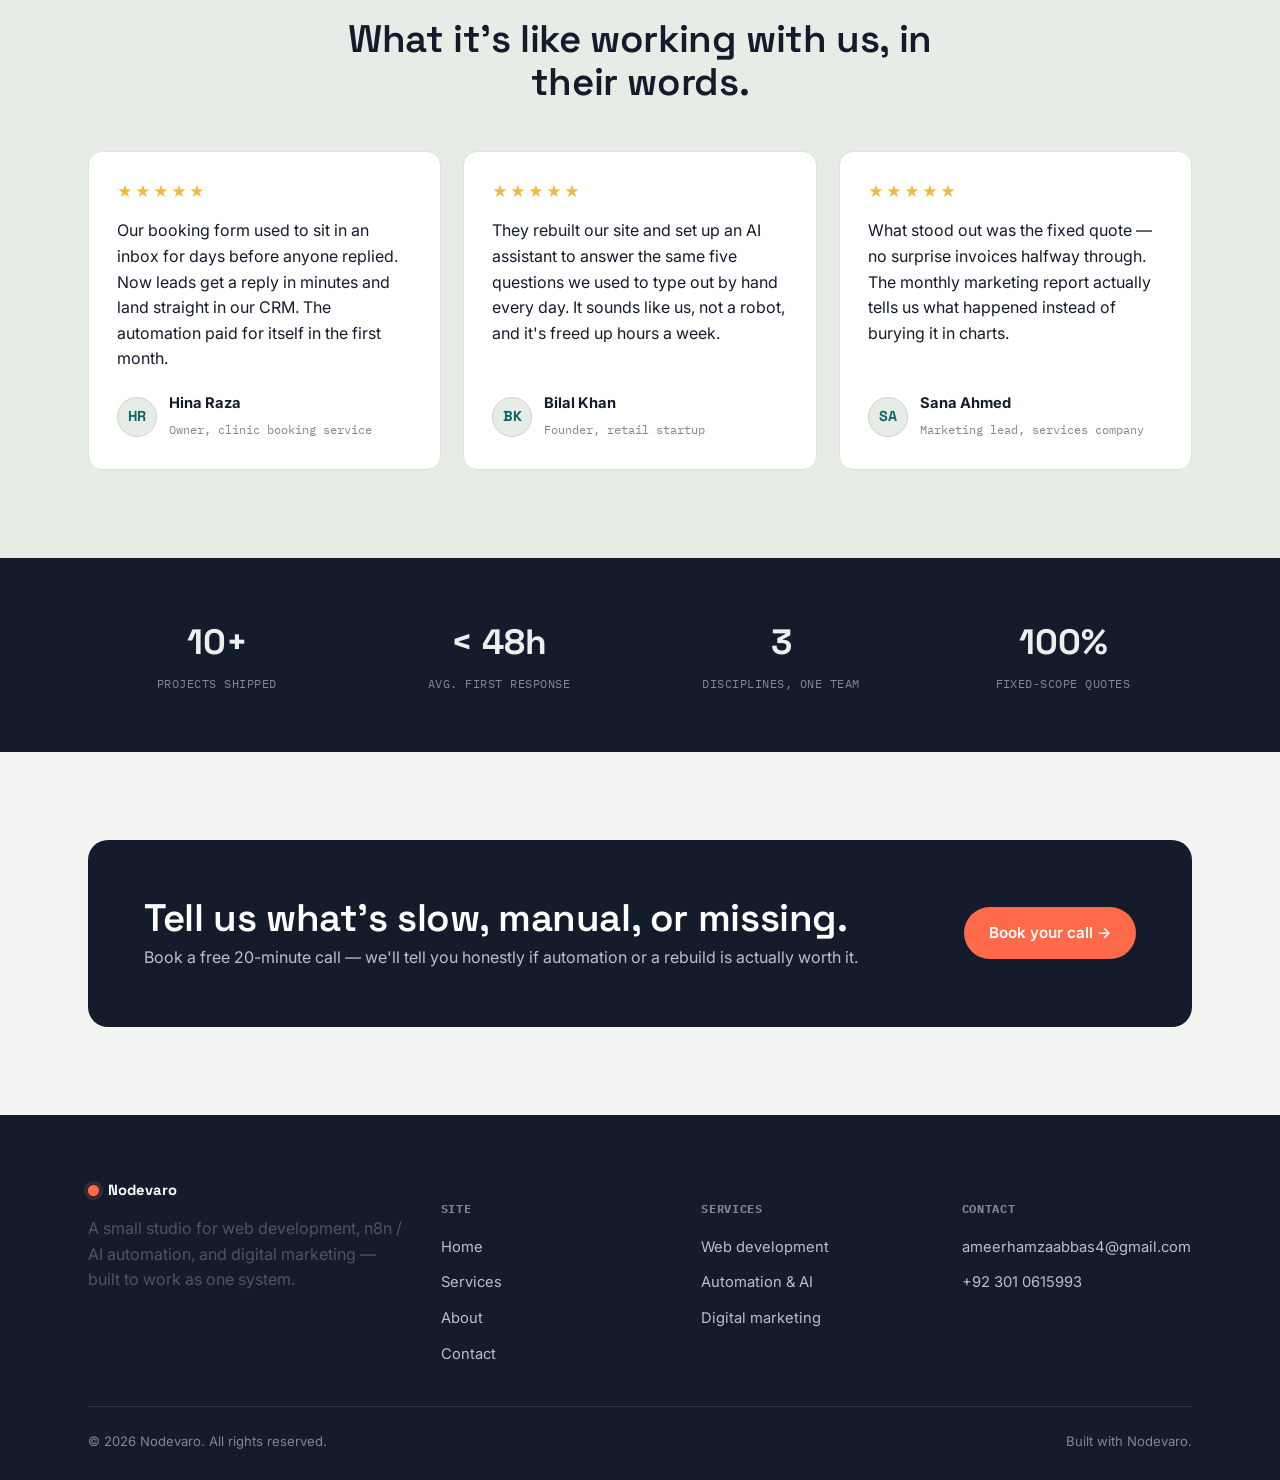
==== commit 62434e83: "Initial commit" ====
--- a/index.html
+++ b/index.html
@@ -5,6 +5,7 @@
 <meta name="viewport" content="width=device-width, initial-scale=1.0">
 <title>Nodevaro — Web Development, Automation &amp; Digital Marketing</title>
 <meta name="description" content="Nodevaro is a small studio building websites, n8n / AI-assistant automations, and digital marketing that work together as one system.">
+<meta name="google-site-verification" content="1rMuhBTFb413fwp9UvO4lxxqVjxeT5rbpcoFncxylww" />
 <link rel="icon" type="image/svg+xml" href="assets/favicon.svg">
 <link rel="preconnect" href="https://fonts.googleapis.com">
 <link rel="preconnect" href="https://fonts.gstatic.com" crossorigin>
@@ -92,7 +93,7 @@
         <div class="service-card">
           <svg class="service-icon" viewBox="0 0 46 46"><rect x="4" y="8" width="38" height="26" rx="4" fill="none" stroke="#0F8B8D" stroke-width="2"/><line x1="4" y1="16" x2="42" y2="16" stroke="#0F8B8D" stroke-width="2"/><circle cx="10" cy="12" r="1.4" fill="#FF6B4A"/><circle cx="15" cy="12" r="1.4" fill="#F4B740"/></svg>
           <h3>Web Development</h3>
-          <p>Fast, responsive websites and web apps from marketing sites to booking portals and small e-commerce stores built to load quickly and rank well.</p>
+          <p>Fast, responsive websites and web apps — from marketing sites to booking portals and small e-commerce stores — built to load quickly and rank well.</p>
           <ul>
             <li>Custom design, not a stock template</li>
             <li>Mobile-first, fast-loading pages</li>
@@ -104,7 +105,7 @@
         <div class="service-card">
           <svg class="service-icon" viewBox="0 0 46 46"><circle cx="10" cy="34" r="6" fill="none" stroke="#0F8B8D" stroke-width="2"/><circle cx="36" cy="12" r="6" fill="none" stroke="#0F8B8D" stroke-width="2"/><circle cx="10" cy="12" r="4" fill="none" stroke="#F4B740" stroke-width="2"/><path d="M14 12 H30 M13 30 L31 15" stroke="#0F8B8D" stroke-width="2" fill="none"/></svg>
           <h3>n8n Automation &amp; AI Assistants</h3>
-          <p>We connect the tools you already use CRM, inbox, sheets, calendars with n8n workflows and AI assistants that answer, sort, and follow up while you're offline.</p>
+          <p>We connect the tools you already use — CRM, inbox, sheets, calendars — with n8n workflows and AI assistants that answer, sort, and follow up while you're offline.</p>
           <ul>
             <li>Lead capture &amp; follow-up on autopilot</li>
             <li>AI chat &amp; support assistants</li>
@@ -116,7 +117,7 @@
         <div class="service-card">
           <svg class="service-icon" viewBox="0 0 46 46"><polyline points="4,36 16,24 24,30 42,10" fill="none" stroke="#0F8B8D" stroke-width="2"/><circle cx="42" cy="10" r="3" fill="#FF6B4A"/><line x1="4" y1="40" x2="42" y2="40" stroke="#0F8B8D" stroke-width="2"/></svg>
           <h3>Digital Marketing</h3>
-          <p>SEO, social, and paid campaigns aimed at the site and automations we just built so traffic turns into leads your workflows can actually act on.</p>
+          <p>SEO, social, and paid campaigns aimed at the site and automations we just built — so traffic turns into leads your workflows can actually act on.</p>
           <ul>
             <li>SEO &amp; content that targets buyers</li>
             <li>Social media management</li>
@@ -222,7 +223,7 @@
 
         <div class="review-card">
           <div class="review-stars">★★★★★</div>
-          <p class="review-quote">What stood out was the fixed quote no surprise invoices halfway through. The monthly marketing report actually tells us what happened instead of burying it in charts.</p>
+          <p class="review-quote">What stood out was the fixed quote — no surprise invoices halfway through. The monthly marketing report actually tells us what happened instead of burying it in charts.</p>
           <div class="review-person">
             <div class="review-avatar">SA</div>
             <div class="who"><strong>Sana Ahmed</strong><span>Marketing lead, services company</span></div>
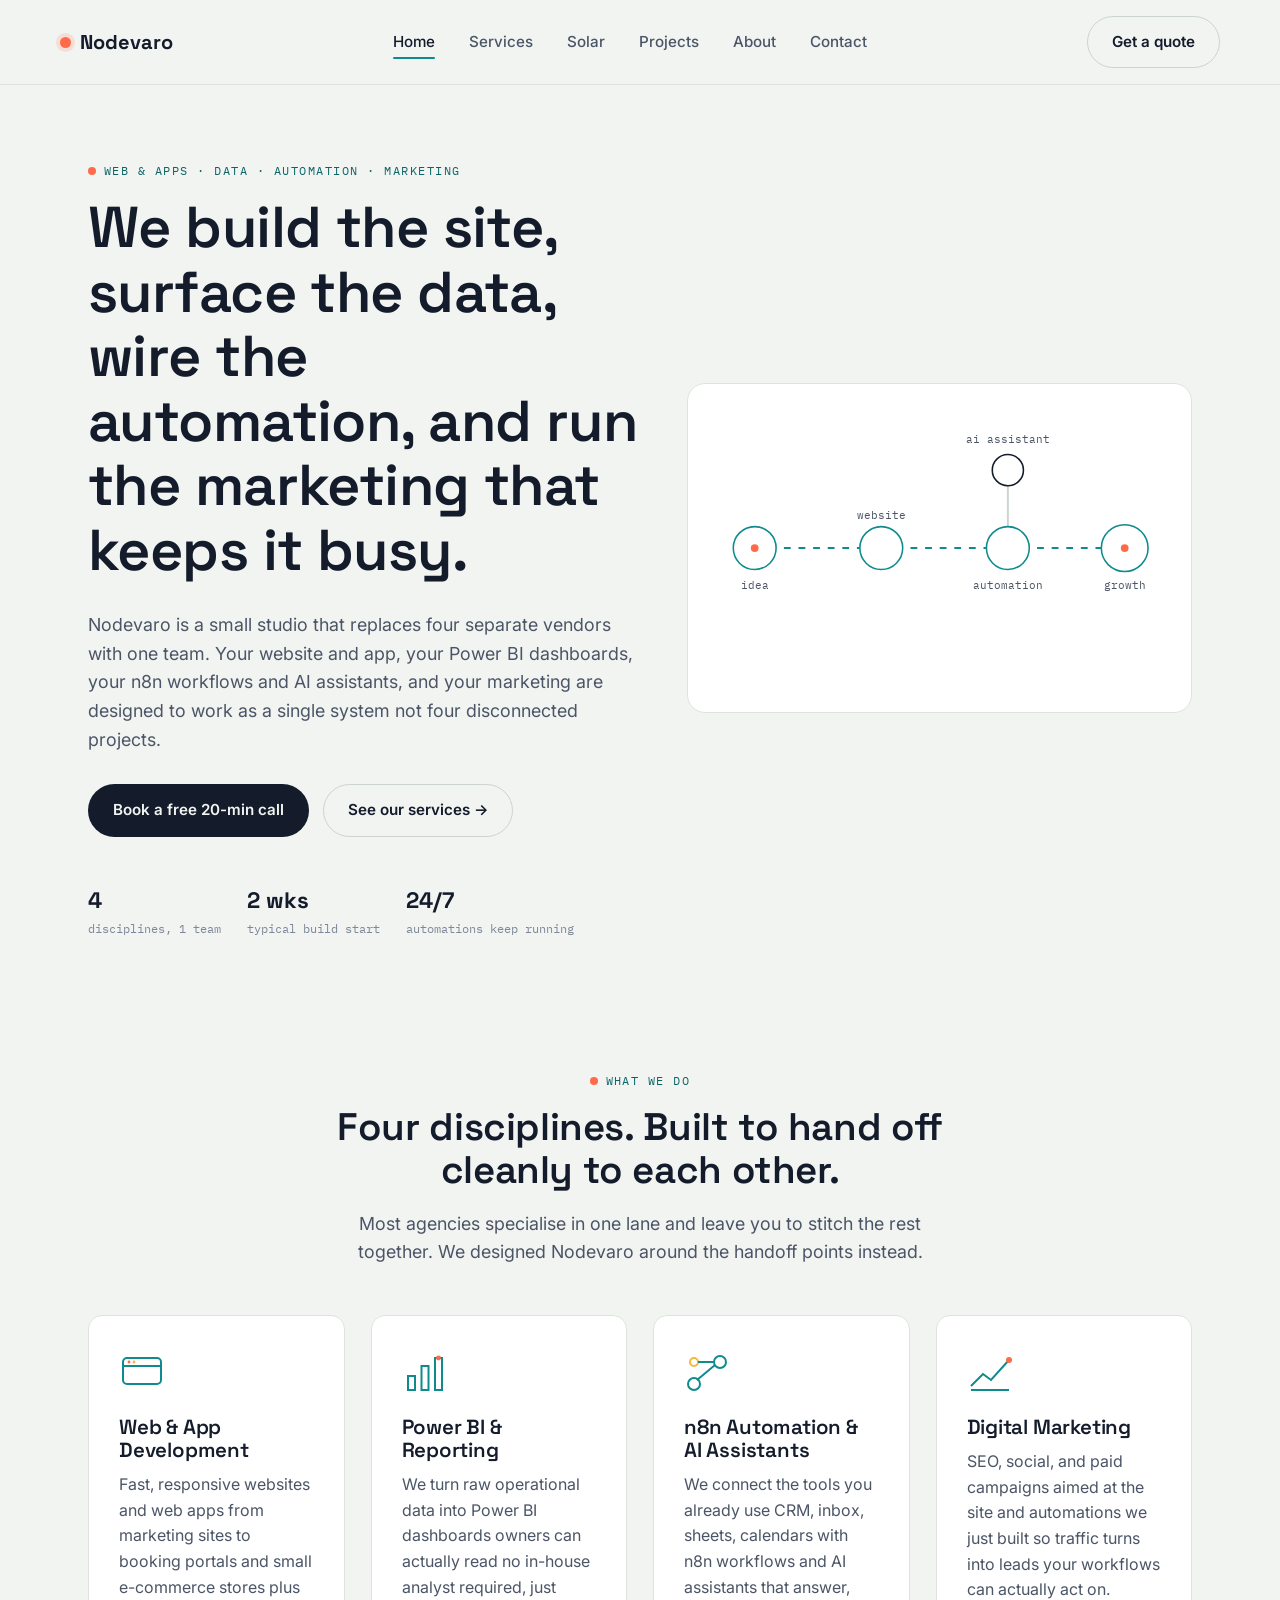
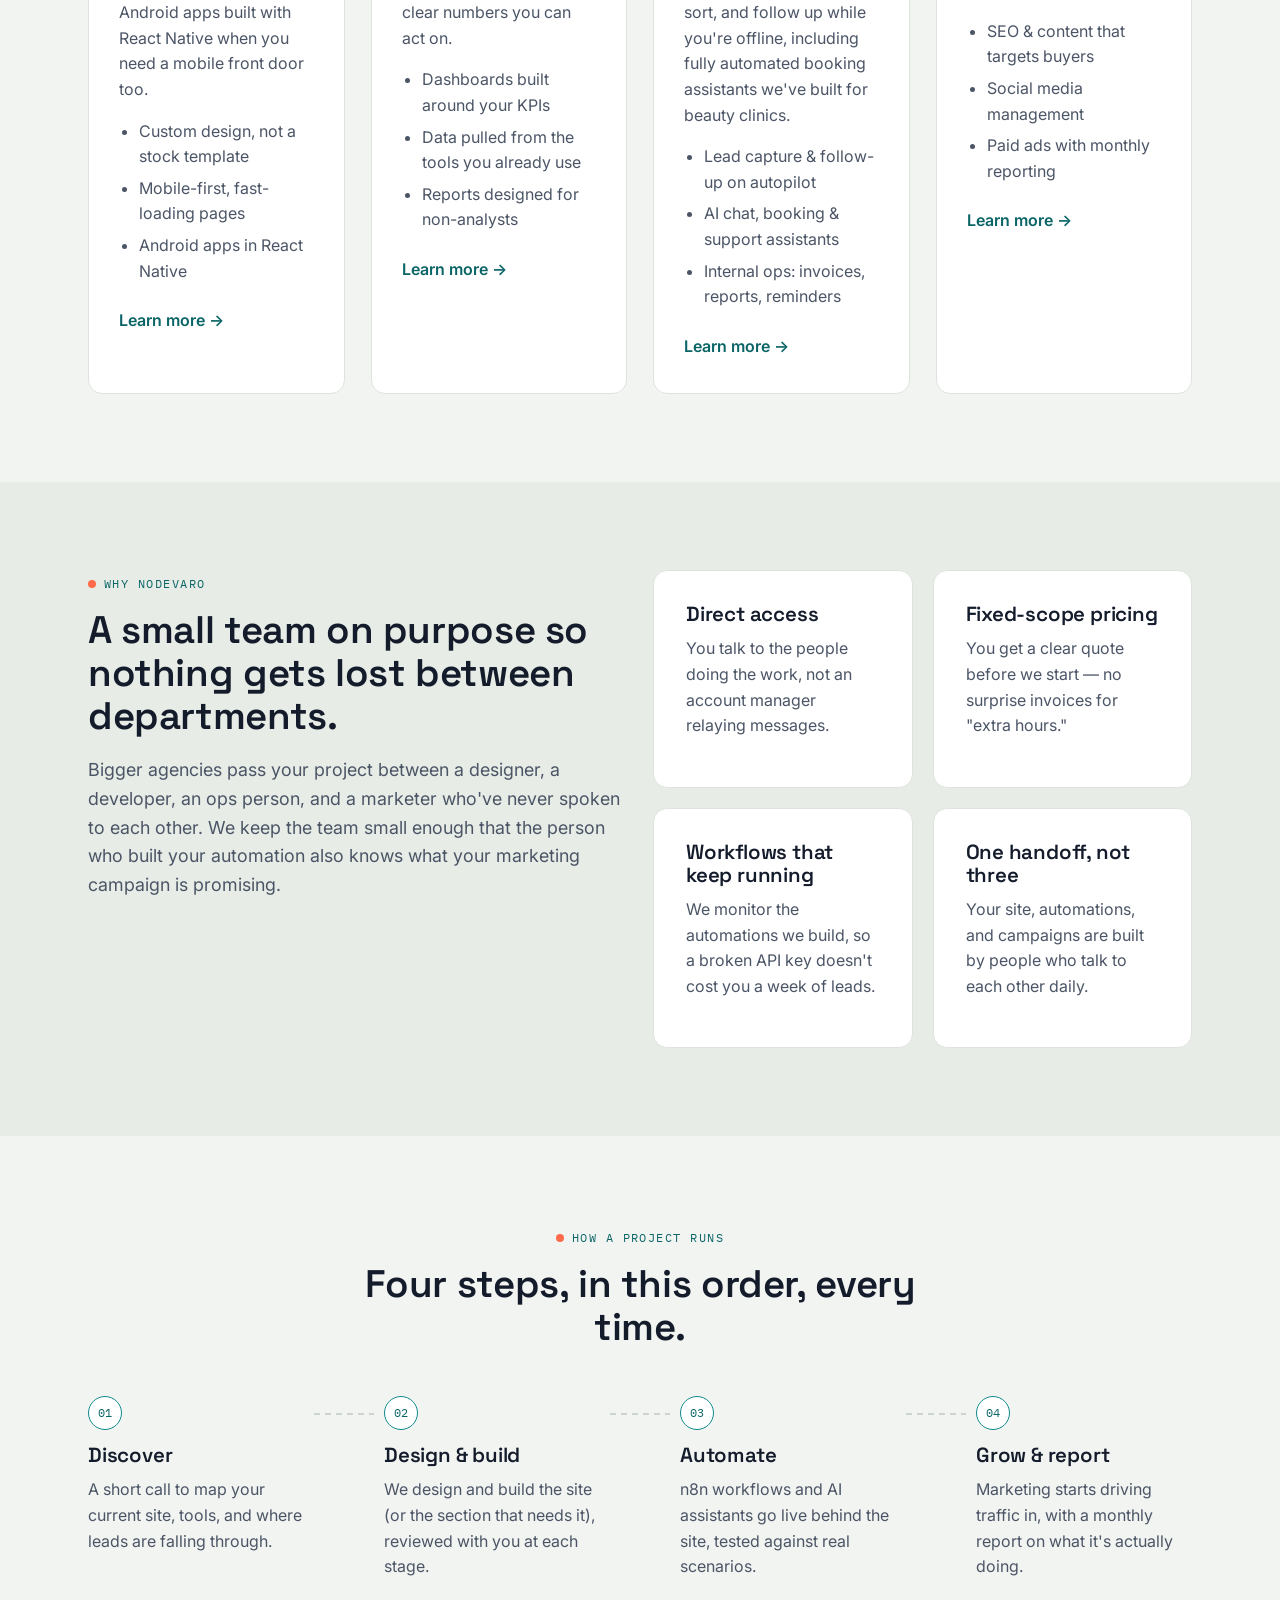
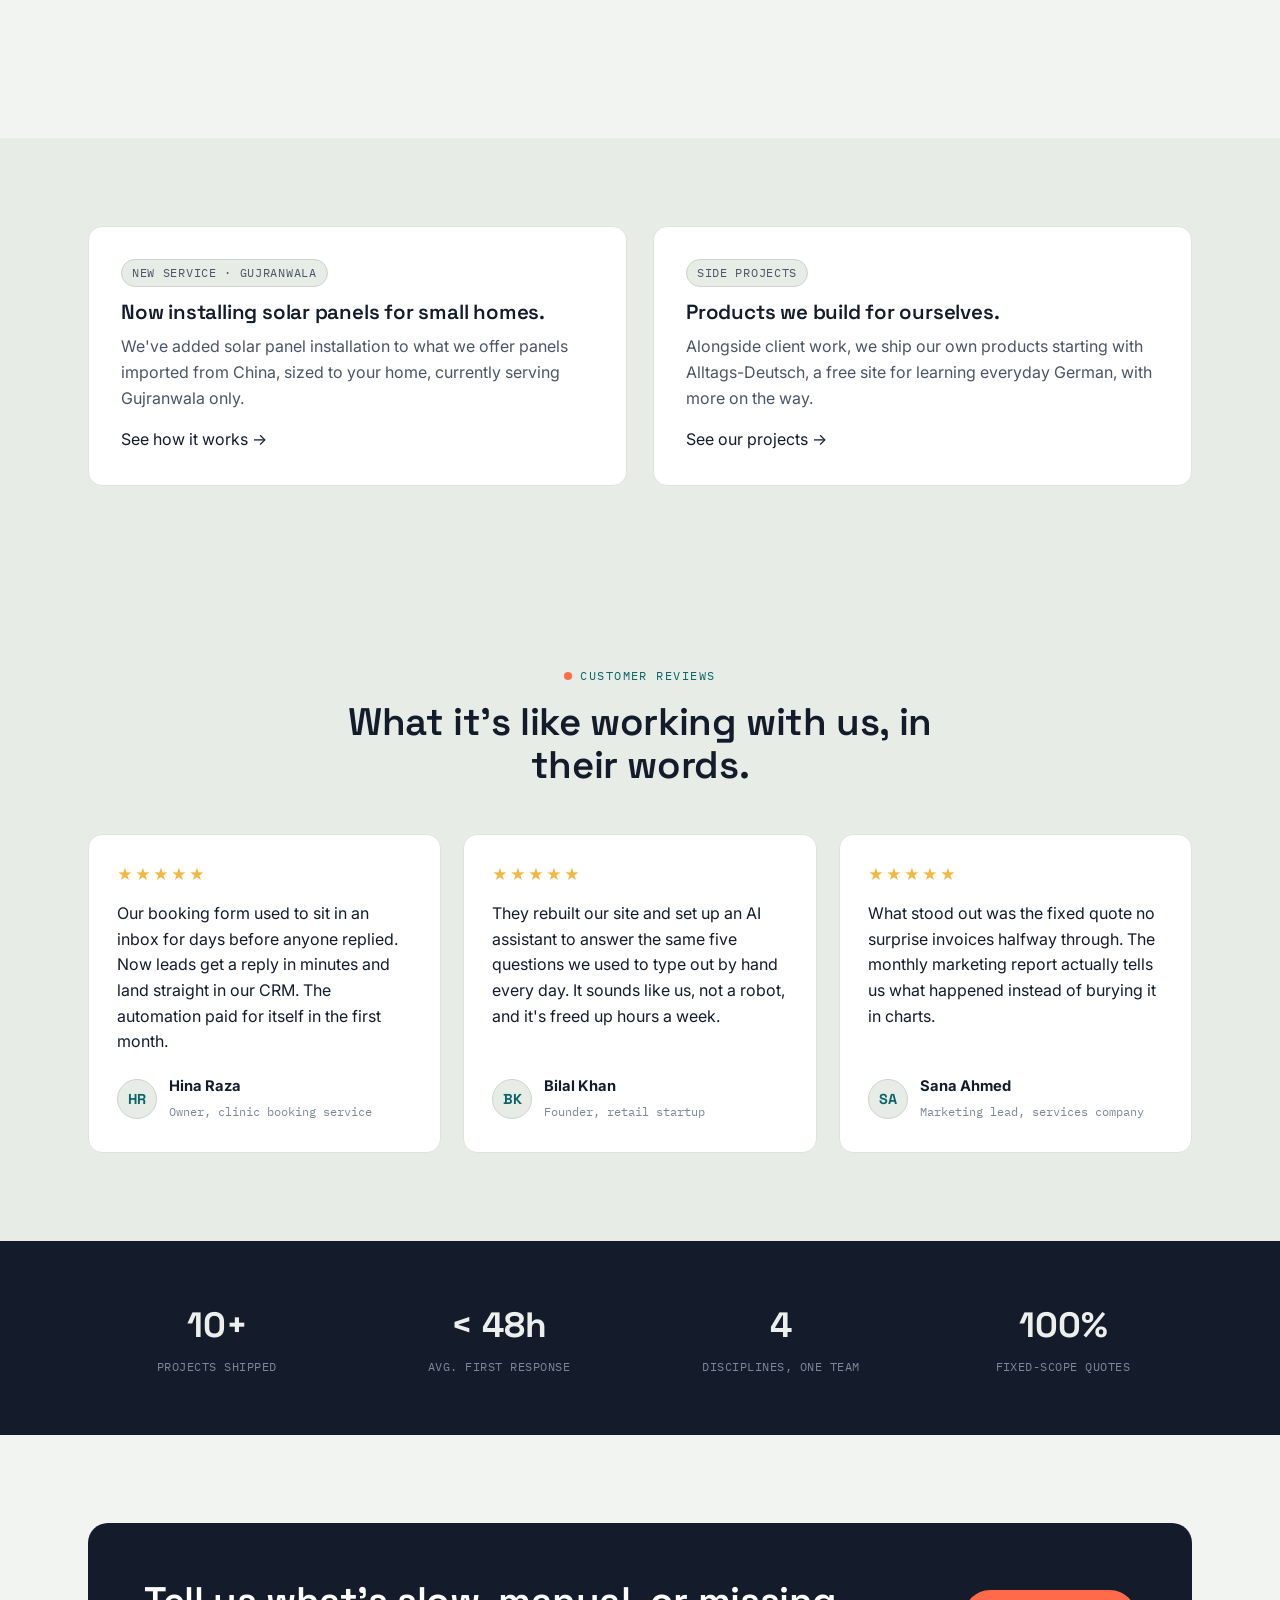
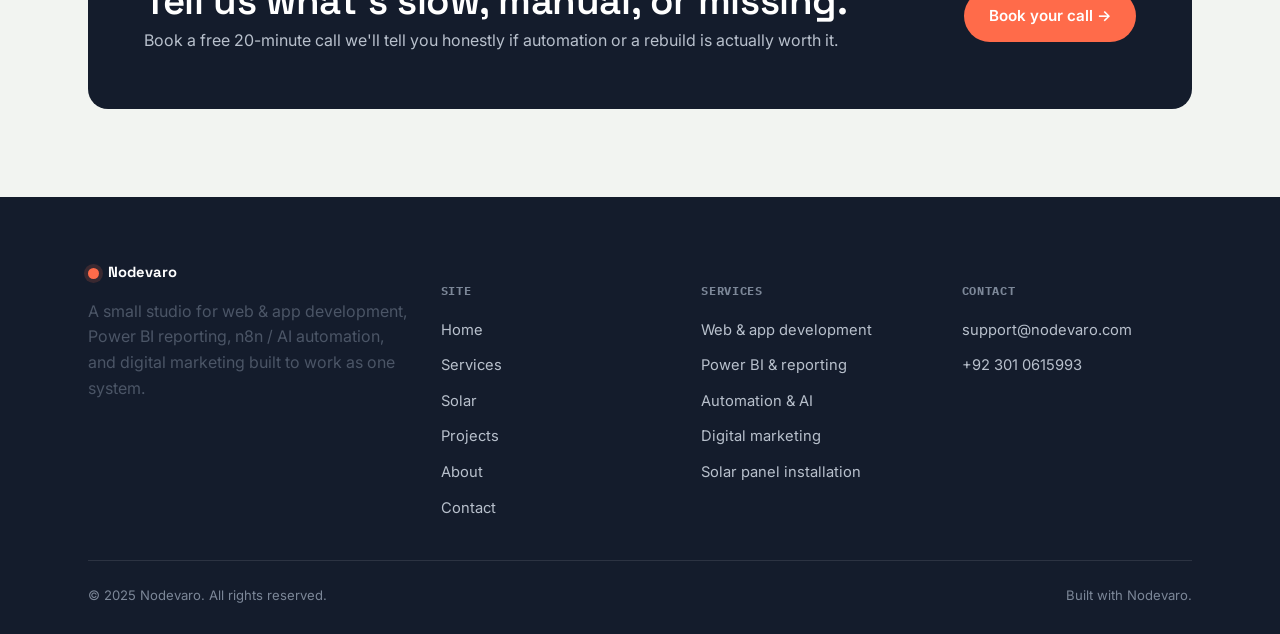
==== commit 25ab2a4a: "Update Nodevaro website" ====
--- a/index.html
+++ b/index.html
@@ -3,8 +3,8 @@
 <head>
 <meta charset="UTF-8">
 <meta name="viewport" content="width=device-width, initial-scale=1.0">
-<title>Nodevaro — Web Development, Automation &amp; Digital Marketing</title>
-<meta name="description" content="Nodevaro is a small studio building websites, n8n / AI-assistant automations, and digital marketing that work together as one system.">
+<title>Nodevaro</title>
+<meta name="description" content="Nodevaro is a small studio building websites and Android apps, Power BI dashboards, n8n / AI-assistant automations, and digital marketing that work together as one system.">
 <meta name="google-site-verification" content="1rMuhBTFb413fwp9UvO4lxxqVjxeT5rbpcoFncxylww" />
 <link rel="icon" type="image/svg+xml" href="assets/favicon.svg">
 <link rel="preconnect" href="https://fonts.googleapis.com">
@@ -21,6 +21,8 @@
       <ul class="nav-links">
         <li><a href="index.html" class="active">Home</a></li>
         <li><a href="services.html">Services</a></li>
+        <li><a href="solar.html">Solar</a></li>
+        <li><a href="projects.html">Projects</a></li>
         <li><a href="about.html">About</a></li>
         <li><a href="contact.html">Contact</a></li>
       </ul>
@@ -38,15 +40,15 @@
   <section class="hero">
     <div class="container hero-grid">
       <div>
-        <div class="eyebrow">Web · Automation · Marketing</div>
-        <h1>We build the site, wire the automation, and run the marketing that keeps it busy.</h1>
-        <p class="lede">Nodevaro is a small studio that replaces three separate vendors with one team. Your website, your n8n workflows and AI assistants, and your marketing are designed to work as a single system — not three disconnected projects.</p>
+        <div class="eyebrow">Web &amp; Apps · Data · Automation · Marketing</div>
+        <h1>We build the site, surface the data, wire the automation, and run the marketing that keeps it busy.</h1>
+        <p class="lede">Nodevaro is a small studio that replaces four separate vendors with one team. Your website and app, your Power BI dashboards, your n8n workflows and AI assistants, and your marketing are designed to work as a single system not four disconnected projects.</p>
         <div class="hero-actions">
           <a href="contact.html" class="btn btn-primary">Book a free 20-min call</a>
           <a href="services.html" class="btn btn-ghost">See our services →</a>
         </div>
         <div class="hero-proof">
-          <div><strong>3</strong>disciplines, 1 team</div>
+          <div><strong>4</strong>disciplines, 1 team</div>
           <div><strong>2 wks</strong>typical build start</div>
           <div><strong>24/7</strong>automations keep running</div>
         </div>
@@ -85,30 +87,42 @@
     <div class="container">
       <div class="section-head center">
         <div class="eyebrow">What we do</div>
-        <h2>Three disciplines. Built to hand off cleanly to each other.</h2>
+        <h2>Four disciplines. Built to hand off cleanly to each other.</h2>
         <p class="lede center" style="margin:0 auto;">Most agencies specialise in one lane and leave you to stitch the rest together. We designed Nodevaro around the handoff points instead.</p>
       </div>
 
-      <div class="grid-3">
+      <div class="grid-4">
         <div class="service-card">
           <svg class="service-icon" viewBox="0 0 46 46"><rect x="4" y="8" width="38" height="26" rx="4" fill="none" stroke="#0F8B8D" stroke-width="2"/><line x1="4" y1="16" x2="42" y2="16" stroke="#0F8B8D" stroke-width="2"/><circle cx="10" cy="12" r="1.4" fill="#FF6B4A"/><circle cx="15" cy="12" r="1.4" fill="#F4B740"/></svg>
-          <h3>Web Development</h3>
-          <p>Fast, responsive websites and web apps — from marketing sites to booking portals and small e-commerce stores — built to load quickly and rank well.</p>
+          <h3>Web &amp; App Development</h3>
+          <p>Fast, responsive websites and web apps from marketing sites to booking portals and small e-commerce stores plus Android apps built with React Native when you need a mobile front door too.</p>
           <ul>
             <li>Custom design, not a stock template</li>
             <li>Mobile-first, fast-loading pages</li>
-            <li>Easy content updates after launch</li>
+            <li>Android apps in React Native</li>
           </ul>
           <a href="services.html#web-development" class="learn">Learn more →</a>
+        </div>
+
+        <div class="service-card">
+          <svg class="service-icon" viewBox="0 0 46 46"><rect x="6" y="26" width="7" height="14" fill="none" stroke="#0F8B8D" stroke-width="2"/><rect x="19.5" y="16" width="7" height="24" fill="none" stroke="#0F8B8D" stroke-width="2"/><rect x="33" y="8" width="7" height="32" fill="none" stroke="#0F8B8D" stroke-width="2"/><circle cx="36.5" cy="8" r="2.4" fill="#FF6B4A"/></svg>
+          <h3>Power BI &amp; Reporting</h3>
+          <p>We turn raw operational data into Power BI dashboards owners can actually read no in-house analyst required, just clear numbers you can act on.</p>
+          <ul>
+            <li>Dashboards built around your KPIs</li>
+            <li>Data pulled from the tools you already use</li>
+            <li>Reports designed for non-analysts</li>
+          </ul>
+          <a href="services.html#data-analytics" class="learn">Learn more →</a>
         </div>
 
         <div class="service-card">
           <svg class="service-icon" viewBox="0 0 46 46"><circle cx="10" cy="34" r="6" fill="none" stroke="#0F8B8D" stroke-width="2"/><circle cx="36" cy="12" r="6" fill="none" stroke="#0F8B8D" stroke-width="2"/><circle cx="10" cy="12" r="4" fill="none" stroke="#F4B740" stroke-width="2"/><path d="M14 12 H30 M13 30 L31 15" stroke="#0F8B8D" stroke-width="2" fill="none"/></svg>
           <h3>n8n Automation &amp; AI Assistants</h3>
-          <p>We connect the tools you already use — CRM, inbox, sheets, calendars — with n8n workflows and AI assistants that answer, sort, and follow up while you're offline.</p>
+          <p>We connect the tools you already use CRM, inbox, sheets, calendars with n8n workflows and AI assistants that answer, sort, and follow up while you're offline, including fully automated booking assistants we've built for beauty clinics.</p>
           <ul>
             <li>Lead capture &amp; follow-up on autopilot</li>
-            <li>AI chat &amp; support assistants</li>
+            <li>AI chat, booking &amp; support assistants</li>
             <li>Internal ops: invoices, reports, reminders</li>
           </ul>
           <a href="services.html#automation" class="learn">Learn more →</a>
@@ -117,7 +131,7 @@
         <div class="service-card">
           <svg class="service-icon" viewBox="0 0 46 46"><polyline points="4,36 16,24 24,30 42,10" fill="none" stroke="#0F8B8D" stroke-width="2"/><circle cx="42" cy="10" r="3" fill="#FF6B4A"/><line x1="4" y1="40" x2="42" y2="40" stroke="#0F8B8D" stroke-width="2"/></svg>
           <h3>Digital Marketing</h3>
-          <p>SEO, social, and paid campaigns aimed at the site and automations we just built — so traffic turns into leads your workflows can actually act on.</p>
+          <p>SEO, social, and paid campaigns aimed at the site and automations we just built so traffic turns into leads your workflows can actually act on.</p>
           <ul>
             <li>SEO &amp; content that targets buyers</li>
             <li>Social media management</li>
@@ -134,7 +148,7 @@
     <div class="container grid-2">
       <div>
         <div class="eyebrow">Why Nodevaro</div>
-        <h2>A small team on purpose — so nothing gets lost between departments.</h2>
+        <h2>A small team on purpose so nothing gets lost between departments.</h2>
         <p class="lede">Bigger agencies pass your project between a designer, a developer, an ops person, and a marketer who've never spoken to each other. We keep the team small enough that the person who built your automation also knows what your marketing campaign is promising.</p>
       </div>
       <div class="grid-2" style="gap:20px;">
@@ -190,6 +204,24 @@
           <h3>Grow &amp; report</h3>
           <p>Marketing starts driving traffic in, with a monthly report on what it's actually doing.</p>
         </div>
+      </div>
+    </div>
+  </section>
+
+  <!-- NEW: SOLAR + PROJECTS TEASER -->
+  <section class="section-alt">
+    <div class="container grid-2">
+      <div class="card">
+        <div class="tag">New service · Gujranwala</div>
+        <h3 style="margin-top:14px;">Now installing solar panels for small homes.</h3>
+        <p>We've added solar panel installation to what we offer panels imported from China, sized to your home, currently serving Gujranwala only.</p>
+        <a href="solar.html" class="learn">See how it works →</a>
+      </div>
+      <div class="card">
+        <div class="tag">Side projects</div>
+        <h3 style="margin-top:14px;">Products we build for ourselves.</h3>
+        <p>Alongside client work, we ship our own products starting with Alltags-Deutsch, a free site for learning everyday German, with more on the way.</p>
+        <a href="projects.html" class="learn">See our projects →</a>
       </div>
     </div>
   </section>
@@ -223,7 +255,7 @@
 
         <div class="review-card">
           <div class="review-stars">★★★★★</div>
-          <p class="review-quote">What stood out was the fixed quote — no surprise invoices halfway through. The monthly marketing report actually tells us what happened instead of burying it in charts.</p>
+          <p class="review-quote">What stood out was the fixed quote no surprise invoices halfway through. The monthly marketing report actually tells us what happened instead of burying it in charts.</p>
           <div class="review-person">
             <div class="review-avatar">SA</div>
             <div class="who"><strong>Sana Ahmed</strong><span>Marketing lead, services company</span></div>
@@ -239,7 +271,7 @@
       <div class="stat-band">
         <div><strong>10+</strong><span>PROJECTS SHIPPED</span></div>
         <div><strong>&lt; 48h</strong><span>AVG. FIRST RESPONSE</span></div>
-        <div><strong>3</strong><span>DISCIPLINES, ONE TEAM</span></div>
+        <div><strong>4</strong><span>DISCIPLINES, ONE TEAM</span></div>
         <div><strong>100%</strong><span>FIXED-SCOPE QUOTES</span></div>
       </div>
     </div>
@@ -251,7 +283,7 @@
       <div class="cta-band">
         <div>
           <h2>Tell us what's slow, manual, or missing.</h2>
-          <p>Book a free 20-minute call — we'll tell you honestly if automation or a rebuild is actually worth it.</p>
+          <p>Book a free 20-minute call we'll tell you honestly if automation or a rebuild is actually worth it.</p>
         </div>
         <a href="contact.html" class="btn btn-coral">Book your call →</a>
       </div>
@@ -265,13 +297,15 @@
     <div class="footer-grid">
       <div class="footer-col">
         <a href="index.html" class="logo"><span class="dot"></span>Nodevaro</a>
-        <p style="margin-top:14px;max-width:32ch;">A small studio for web development, n8n / AI automation, and digital marketing — built to work as one system.</p>
+        <p style="margin-top:14px;max-width:32ch;">A small studio for web &amp; app development, Power BI reporting, n8n / AI automation, and digital marketing built to work as one system.</p>
       </div>
       <div class="footer-col">
         <h5>Site</h5>
         <ul>
           <li><a href="index.html">Home</a></li>
           <li><a href="services.html">Services</a></li>
+          <li><a href="solar.html">Solar</a></li>
+          <li><a href="projects.html">Projects</a></li>
           <li><a href="about.html">About</a></li>
           <li><a href="contact.html">Contact</a></li>
         </ul>
@@ -279,21 +313,23 @@
       <div class="footer-col">
         <h5>Services</h5>
         <ul>
-          <li><a href="services.html#web-development">Web development</a></li>
+          <li><a href="services.html#web-development">Web &amp; app development</a></li>
+          <li><a href="services.html#data-analytics">Power BI &amp; reporting</a></li>
           <li><a href="services.html#automation">Automation &amp; AI</a></li>
           <li><a href="services.html#marketing">Digital marketing</a></li>
+          <li><a href="solar.html">Solar panel installation</a></li>
         </ul>
       </div>
       <div class="footer-col">
         <h5>Contact</h5>
         <ul>
-          <li><a href="mailto:ameerhamzaabbas4@gmail.com">ameerhamzaabbas4@gmail.com</a></li>
+          <li><a href="mailto:ameerhamzaabbas4@gmail.com">support@nodevaro.com</a></li>
           <li><a href="tel:+923010615993">+92 301 0615993</a></li>
         </ul>
       </div>
     </div>
     <div class="footer-bottom">
-      <span>© 2026 Nodevaro. All rights reserved.</span>
+      <span>© 2025 Nodevaro. All rights reserved.</span>
       <span>Built with Nodevaro.</span>
     </div>
   </div>
--- a/css/style.css
+++ b/css/style.css
@@ -237,8 +237,19 @@
   grid-template-columns: 1fr 1fr;
   gap: 26px;
 }
+.grid-4 {
+  display: grid;
+  grid-template-columns: repeat(4, 1fr);
+  gap: 26px;
+}
+@media (max-width: 1100px) {
+  .grid-4 { grid-template-columns: repeat(2, 1fr); }
+}
 @media (max-width: 900px) {
   .grid-3, .grid-2 { grid-template-columns: 1fr; }
+}
+@media (max-width: 600px) {
+  .grid-4 { grid-template-columns: 1fr; }
 }
 
 .card {
@@ -638,6 +649,116 @@
 .page-hero { padding: 64px 0 20px; }
 .page-hero h1 { max-width: 18ch; }
 
+/* ==========================================================================
+   Team / founder cards
+   ========================================================================== */
+.team-grid {
+  display: grid;
+  grid-template-columns: repeat(3, 1fr);
+  gap: 26px;
+}
+@media (max-width: 900px) { .team-grid { grid-template-columns: 1fr; } }
+.team-card {
+  background: var(--panel);
+  border: 1px solid var(--line-soft);
+  border-radius: var(--radius);
+  padding: 28px;
+  text-align: center;
+}
+.team-photo {
+  width: 108px; height: 108px;
+  border-radius: 50%;
+  object-fit: cover;
+  margin: 0 auto 16px;
+  display: block;
+  border: 1.5px solid var(--line);
+}
+.team-avatar {
+  width: 108px; height: 108px;
+  border-radius: 50%;
+  background: var(--bg-alt);
+  border: 1.5px solid var(--line);
+  display: flex;
+  align-items: center;
+  justify-content: center;
+  font-family: var(--font-display);
+  font-weight: 700;
+  font-size: 1.6rem;
+  color: var(--teal-deep);
+  margin: 0 auto 16px;
+}
+.team-card h3 { margin-bottom: 2px; }
+.team-role {
+  font-family: var(--font-mono);
+  font-size: 0.78rem;
+  letter-spacing: 0.04em;
+  color: var(--ink-faint);
+  margin-bottom: 14px;
+}
+.team-link {
+  display: inline-flex;
+  align-items: center;
+  gap: 6px;
+  font-weight: 600;
+  font-size: 0.88rem;
+  color: var(--teal-deep);
+}
+
+/* ==========================================================================
+   Project / product cards
+   ========================================================================== */
+.project-grid {
+  display: grid;
+  grid-template-columns: repeat(3, 1fr);
+  gap: 26px;
+}
+@media (max-width: 900px) { .project-grid { grid-template-columns: 1fr; } }
+.project-card {
+  background: var(--panel);
+  border: 1px solid var(--line-soft);
+  border-radius: var(--radius);
+  padding: 28px;
+  display: flex;
+  flex-direction: column;
+  height: 100%;
+}
+.project-status {
+  display: inline-flex;
+  align-self: flex-start;
+  align-items: center;
+  gap: 6px;
+  font-family: var(--font-mono);
+  font-size: 0.7rem;
+  letter-spacing: 0.06em;
+  text-transform: uppercase;
+  padding: 4px 10px;
+  border-radius: 999px;
+  margin-bottom: 14px;
+}
+.project-status.live { background: rgba(15,139,141,0.12); color: var(--teal-deep); }
+.project-status.soon { background: var(--bg-alt); color: var(--ink-faint); border: 1px solid var(--line); }
+.project-card h3 { margin-bottom: 8px; }
+.project-card p { color: var(--ink-soft); flex-grow: 1; }
+.project-card .learn { margin-top: 16px; font-weight: 600; color: var(--teal-deep); display: inline-flex; align-items: center; gap: 6px; }
+
+/* ==========================================================================
+   Brand / supplier strip (solar page)
+   ========================================================================== */
+.brand-strip {
+  display: flex;
+  flex-wrap: wrap;
+  gap: 12px;
+}
+.brand-pill {
+  font-family: var(--font-mono);
+  font-size: 0.82rem;
+  color: var(--ink-soft);
+  background: var(--panel);
+  border: 1px solid var(--line-soft);
+  border-radius: 999px;
+  padding: 8px 16px;
+}
+
 /* Utility */
 .mt-0 { margin-top: 0; }
 .center { text-align: center; }
